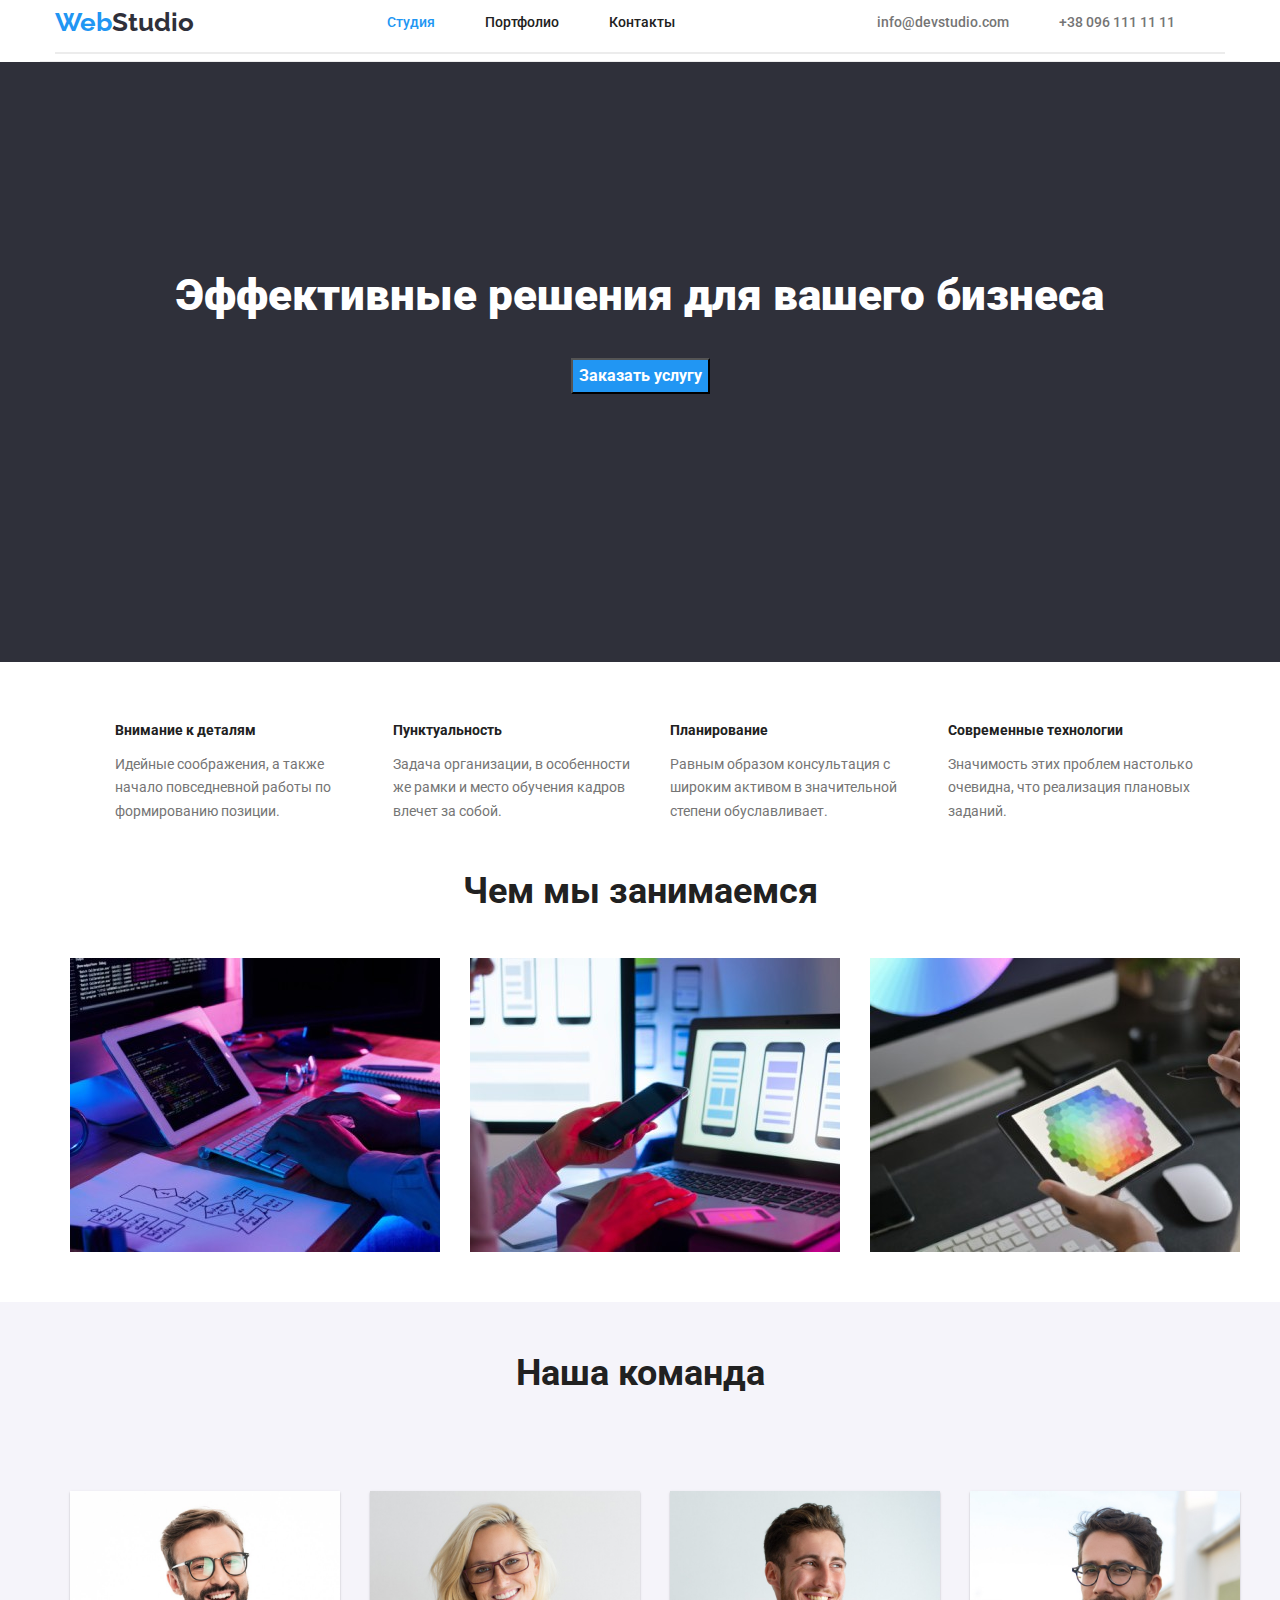
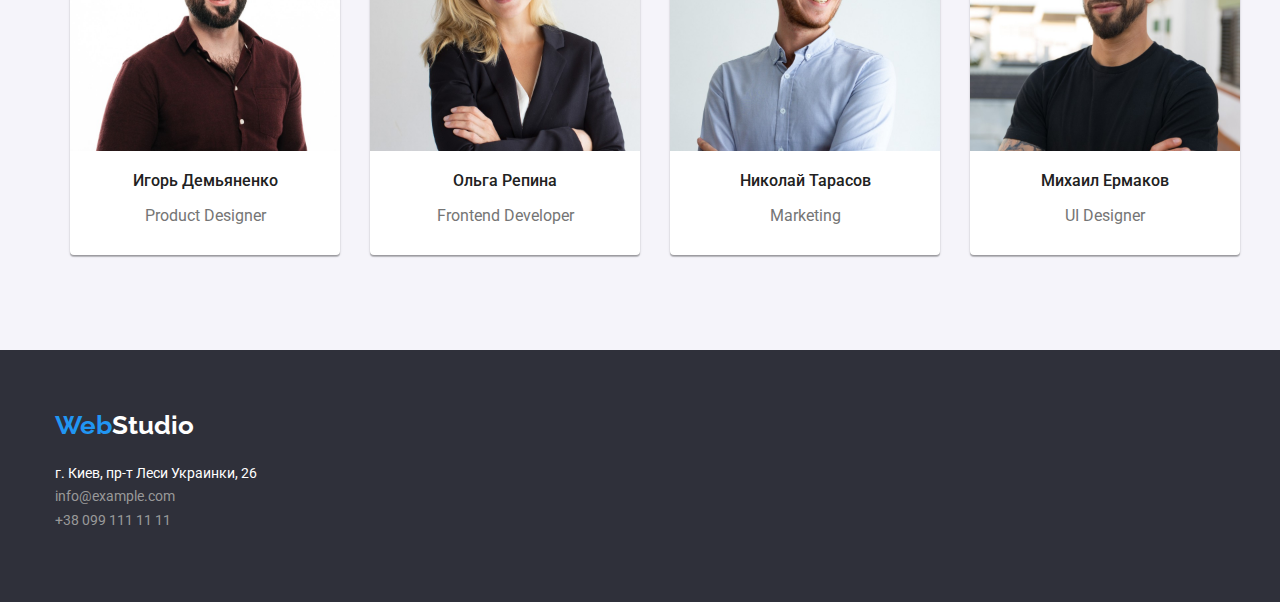
==== index.html @ fd8bc3b0 ":0" ====
<!DOCTYPE html>
<html lang="ru">
    <head>
        <title>WebStudio</title>
        <meta charset="utf-8">
        <link href="https://fonts.googleapis.com/css2?family=Raleway:wght@700&family=Roboto:wght@400;500;700;900&display=swap" rel="stylesheet"> 
        <link rel="stylesheet" href="https://cdnjs.cloudflare.com/ajax/libs/modern-normalize/1.1.0/modern-normalize.css" integrity="sha512-Y0MM+V6ymRKN2zStTqzQ227DWhhp4Mzdo6gnlRnuaNCbc+YN/ZH0sBCLTM4M0oSy9c9VKiCvd4Jk44aCLrNS5Q==" crossorigin="anonymous" referrerpolicy="no-referrer" /> 
        <link rel="stylesheet" href="css/styles.css">
    </head>
    <body>
        <header>
            <div class="container-header">
                <div class="header-top center7">
                    <div class="header-top-container">
                        <div class="header-top-logo">
                            <a href="index.html" class="logo-border" ><span class="logo1">Web</span><span class="logo2">Studio</span></a>
                        </div>
                        <div class="header-top-nav">    
                            <nav>
                                <ul class="menu-box center5">     
                                    <li class="menu-pad">
                                        <a href="index.html" class="menu2">Студия</a>
                                    </li>
                                    <li class="menu-pad">
                                        <a href="portfolio.html" class="menu1">Портфолио</a>
                                    </li>
                                    <li class="menu-pad">
                                        <a href="3.html" class="menu1">Контакты</a>
                                    </li>         
                                </ul>
                            </nav>
                        </div>
                        <div class="header-con">
                            <a href=" " class="contact1">info@devstudio.com</a> <a href=" " class="contact1">+38 096 111 11 11</a>
                        </div>
                    </div>
                </div>
                <hr class="top-line">
            </div>
        </header>
        <main>
            <section>
                <div class="cap-bg">
                    <div class="cap-container">
                        <div class="cap-pad">
                            <div class="container">
                                <h1 class="heading1">Эффективные решения для вашего бизнеса</h1>
                                <div class="button-box center4">
                                    <button type="button" class="button1">Заказать услугу</button>
                                </div>
                            </div>
                        </div>
                    </div>
                </div>
            </section>
            <section class="section">
                <div class="container">  
                    <ul class="feature-box center3">
                        <li class="feature">
                            <h3 class="feature1">Внимание к деталям</h3>
                            <p class="feature2">Идейные соображения, а также  начало повседневной работы по формированию позиции.</p>
                        </li>
                        <li class="feature">
                            <h3 class="feature1">Пунктуальность</h3>
                            <p class="feature2">Задача организации, в особенности же рамки и место обучения кадров влечет за собой.</p>
                        </li>
                        <li class="feature">
                            <h3 class="feature1">Планирование</h3>
                            <p class="feature2">Равным образом консультация с широким активом в значительной степени обуславливает.</p>
                        </li>
                        <li class="feature">
                            <h3 class="feature1">Современные технологии</h3>
                            <p class="feature2">Значимость этих проблем настолько очевидна, что реализация плановых заданий.</p>
                        </li>
                    </ul>
                </div>
            </section>
            <section class="section">
                <div class="container">
                    <h2 class="heading2">Чем мы занимаемся</h2>
                    <ul class="img-box center2">
                        <li>
                            <img src="images/programer.jpg" class="img1" alt="close up image programer working his desk office">
                        </li>
                        <li>
                            <img src="images/interface.jpg" class="img1" alt="web ui designers are developing application smartphones team creators is working interface mobile phones">
                        </li> 
                        <li>
                            <img src="images/tablet.jpg" class="img1" alt="creative artist web design with working colour selection graphic tablet">
                        </li>
                    </ul>
                </div>
            </section>
            <section class="section">
                <div class="team-bg">
                    <div class="container">
                        <h2 class="heading3">Наша команда</h2>
                        <ul class="team-box center1">
                            <li class="card1">
                                <img src="images/product.jpg" width="270" height="260" alt="Product Designer" >
                                <h3 class="team1">Игорь Демьяненко</h3> 
                                <p class="team2">Product Designer</p>
                            </li>
                            <li class="card1">
                                <img src="images/developer.jpg" width="270" height="260" alt="Frontend Developer">
                                <h3 class="team1">Ольга Репина</h3> 
                                <p class="team2">Frontend Developer</p>
                            </li>
                            <li class="card1">
                                <img src="images/marketing.jpg" width="270" height="260" alt="Marketing">
                                <h3 class="team1">Николай Тарасов</h3> 
                                <p class="team2">Marketing</p>
                            </li>
                            <li class="card1">
                                <img src="images/designer.jpg" width="270" height="260" alt="UI Designer">
                                <h3 class="team1">Михаил Ермаков</h3> 
                                <p class="team2">UI Designer</p>
                            </li>
                        </ul>
                    </div>
                </div>
            </section>
        </main>
        <footer>
            <div class="container">
                <div class="footer-bot-container">
                    <div class="footer-bot-padding">
                        <div class="footer-bot-logo">
                            <a href="index.html"><span class="logo3">Web</span><span class="logo4">Studio</span></a>
                        </div>
                        <div class="footer-bot-adre">
                            <address class="address">
                                <p>г. Киев, пр-т Леси Украинки, 26</p>
                                <a href=" " class="contact2" >info@example.com</a><br>
                                <a href=" " class="contact2" >+38 099 111 11 11</a>
                            </address>
                        </div>
                    </div>
                </div>
            </div>    
        </footer>
    </body>
</html>
---- css/styles.css ----
/* ===================START GLOBAL============================================================================ */
:root {
    --normal-color: #212121;
    --description-color: #757575;
    --active-1-color: #2196F3;
    --active-2-color: #188CE8;
    --background-color: #2F303A;
    --contact-color: #999999;
    --white-text-color: #FFFFFF;
    --top-line-color: #ECECEC;
    --bg-team-color: #F5F4FA;
    --bg-card-port-color: solid #EEEEEE;
}

.container {
    width: 1200px;
    padding-left: 15px;
    padding-right: 15px;
    margin-left: auto;
    margin-right: auto;

}

body {
    font-family: 'Roboto';
    color: var(--normal-color);
}

ul {
    list-style-type: none;
    display: inline;
    display: inline-block;
}


h1,
h2 {
    margin-top: 0;
    margin-bottom: 0;
}

p {
    margin-top: 0;
    margin-bottom: 0;
}

/* ===================END GLOBAL============================================================================ */
/* ===================START HEADER============================================================================ */

.container-header {
    width: 1200px;
    padding-left: 15px;
    padding-right: 15px;
    margin-left: auto;
    margin-right: auto;
    border-bottom: 1px solid var(--top-line-color);
}

.logo1 {
    font-family: 'Raleway';
    font-weight: 700;
    font-size: 26px;
    line-height: 1.2;
    text-decoration: none;
    color: var(--active-1-color);
    display: inline-block;
}

.logo2 {
    font-family: 'Raleway';
    font-weight: 700;
    font-size: 26px;
    line-height: 1.2;
    color: var(--background-color);
    text-decoration: none;
    display: inline-block;
}

.logo2:visited {
    color: var(--background-color);
}

header{
    font-weight: 500;
    font-size: 14px;
    line-height: 1.2;
}

.header-top.center7 {
    justify-content: center;
}

.header-top-container {
    display: flex;
    align-items: center;
    justify-content: space-between;
}

.header-top-logo {
    display: flex;
    align-items: center;
    justify-content: flex-start;
}

.header-top-nav {
    display: flex;
    align-items: center;
    justify-content: flex-start;
}


.header-con {
    display: flex;
    align-items: center;
    
}

.top-line {
    border: 1px solid var(--top-line-color);
}

.logo-box {
    border: 2px;
    width: 145;
    height: 31;
}

.menu-box {
    display: flex;
    list-style: none;
    margin-left: auto;
    margin-right: auto;
}

.menu-box.center5 {
    justify-content: center;
}

.menu-pad {
    margin-right: 50px;
}

.menu1 {
    text-decoration: none;
    color: var(--normal-color);
}

.menu2 {
    text-decoration: none;
    color: var(--active-1-color);
}

.contact1 {
    font-weight: 500;
    font-size: 14px;
    line-height: 1.2;
    text-decoration: none;
    color: var(--description-color);
    margin-left: auto;
    margin-right: 50px;
}

.contact1:focus,
.contact1:hover {
    color: var(--active-1-color);
}

.menu1:hover,
.menu1:focus {
    color: var(--active-1-color);
}

/* ===================END HEADER============================================================================ */
/* ===================START CAP============================================================================ */

.cap-bg {
    background-color: var(--background-color);
}

.cap-container {
    height: 600px;
}

button {
    cursor: pointer;
}

.button1:hover,
.button1:focus {
    color: var(--white-text-color);
    background: var(--active-2-color);
}


.cap-pad {
    padding-top: 200px;
    padding-bottom: 200px;
}

.heading1 {
    font-weight: 900;
    font-size: 44px;
    line-height: 1.5;
    text-align: center;
    color: var(--white-text-color);
}

.button-box {
    display: flex;
    padding: 30px;
    list-style: none;
    margin-left: auto;
    margin-right: auto;
}

.button-box.center4 {
    justify-content: center;
}

.button1 {
    font-weight: 700;
    font-size: 16px;
    line-height: 1.9;
    color: var(--white-text-color);
    background-color: var(--active-1-color);
}

/* ===================END CAP============================================================================ */
/* ===================START FEATURE============================================================================ */


.feature-box {
    display: flex;
    padding: 30px;
    list-style: none;
    margin-left: auto;
    margin-right: auto;
}

.feature-box.center3 {
    justify-content: center;
}

.feature {
    border: 2px;
    width: 270px;
    height: 101;
    margin-left: 30px;
}

.feature1 {
    border: 1px;
    font-weight: 700;
    font-size: 14px;
    line-height: 1.2;
}

.feature2 {
    border: 1px;
    font-size: 14px;
    line-height: 1.7;
    color: var(--description-color);
}

/* ===================END FEATURE============================================================================ */
/* ===================START IMG WORK============================================================================ */

.heading2 {
    font-weight: 700;
    font-size: 36px;
    line-height: 1.17;
    text-align: center;
}

.img-box {
    display: flex;
    padding: 30px;
    list-style: none;
    margin-left: auto;
    margin-right: auto;
}

.img-box.center2 {
    justify-content: center;
}

.img1 {
    width: 370;
    height: 294;
    margin-left: 30px;
}

/* ===================END IMG WORK============================================================================ */
/* ===================START TEAM============================================================================ */

.heading3 {
    font-weight: 700;
    font-size: 36px;
    line-height: 1.17;
    text-align: center;
    padding-top: 94px;
    padding: 50px;
}

.team-bg {
    height: 648px;
    background-color: var(--bg-team-color);
}

.team-box {
    display: flex;
    padding: 30px;
    list-style: none;
    margin-left: auto;
    margin-right: auto;
}

.team1 {
    font-size: 16px;
    font-weight: 500;
    line-height: 1.2;
    text-align: center;
    padding-top: 30;
}

.team2 {
    font-size: 16px;
    line-height: 1.2;
    color: var(--description-color);
    text-align: center;
    padding-bottom: 30px;
}

.team-box.center1 {
    justify-content: center;
}

.team-box .card1 {
    display: block;
    border: 1px;
    width: 270;
    height: 368;
    box-shadow: 0px 1px 3px rgba(0, 0, 0, 0.12), 0px 1px 1px rgba(0, 0, 0, 0.14), 0px 2px 1px rgba(0, 0, 0, 0.2);
    border-radius: 0px 0px 4px 4px;
    background-color: var(--white-text-color); 
    margin-left: 30px;
}

/* ===================END TEAM============================================================================ */
/* ===================START PORTFOLIO============================================================================ */

.button2 {
    font-size: 16px;
    font-weight: 500;
    line-height: 1.6;
    margin-left: 8px;
}

.button2:hover,
.button2:focus {
    color: var(--white-text-color);
    background: var(--active-1-color);
}

/* ===================START PORTFOLIO PROJECT============================================================================ */

.card-box {
    display: flex;
    padding: 30px;
    list-style: none;
    margin-left: auto;
    margin-right: auto;
}

.card-box.center6 {
    justify-content: center;
    flex-wrap: wrap;
}

.card2 {
    display: block;
    border: 1px;
    width: 370;
    height: 404;
    background: var(--white-text-color);
    border: 1px var(--bg-card-port-color);
    box-sizing: border-box;
    margin-left: 30px;
    margin-bottom: 30px;
}

.project1 {
    font-weight: 700;
    font-size: 18px;
    line-height: 2;
    margin-left: 24px;
    margin-top: 20px;
}

.project2 {
    font-size: 16px;
    line-height: 1.9;
    color: var(--description-color);
    margin-left: 24px;
    margin-bottom: 20px;
}

/* ===================END PORTFOLIO PROJECT============================================================================ */
/* ===================END PORTFOLIO============================================================================ */
/* ===================START FOOTER============================================================================ */

footer {
    font-size: 14px;
    line-height: 1.7;
    color: var(--white-text-color);
    position: absolute;
    background: var(--background-color);
    left: 0px;
    right: 0px;
    height: 252px;
    
}

.footer-bot-padding {
    padding-top: 60px;
    padding-bottom: 60px;
}

.footer-bot {
    position: relative;
    display: flex;
}

.footer-bot-container {
    display: flex;
    align-items: center;
    justify-content: space-between;
}

.footer-bot-logo {
    display: flex;
    align-items: center;
    justify-content: flex-start;
}

.footer-bot-adre {
    display: flex;
    align-items: center;
    justify-content: flex-start;
}

.logo3 {
    font-family: 'Raleway';
    font-weight: 700;
    font-size: 26px;
    line-height: 1.2;
    color: var(--active-1-color);
    text-decoration: none;
    display: inline-block;
    margin-bottom: 20px;
}

.logo4 {
    font-family: 'Raleway';
    font-weight: 700;
    font-size: 26px;
    line-height: 1.2;
    text-decoration: none;
    display: inline-block;
    color: var(--white-text-color);
    margin-bottom: 20px;
}


.contact2 {
    font-size: 14px;
    line-height: 1.7;
    text-decoration: none;
    color: var(--contact-color);
}


.contact2:focus,
.contact2:hover {
    color: var(--active-1-color);
}


.address {
    font-style: normal;
    margin-bottom: 9px;
}

/* ===================END FOOTER============================================================================ */
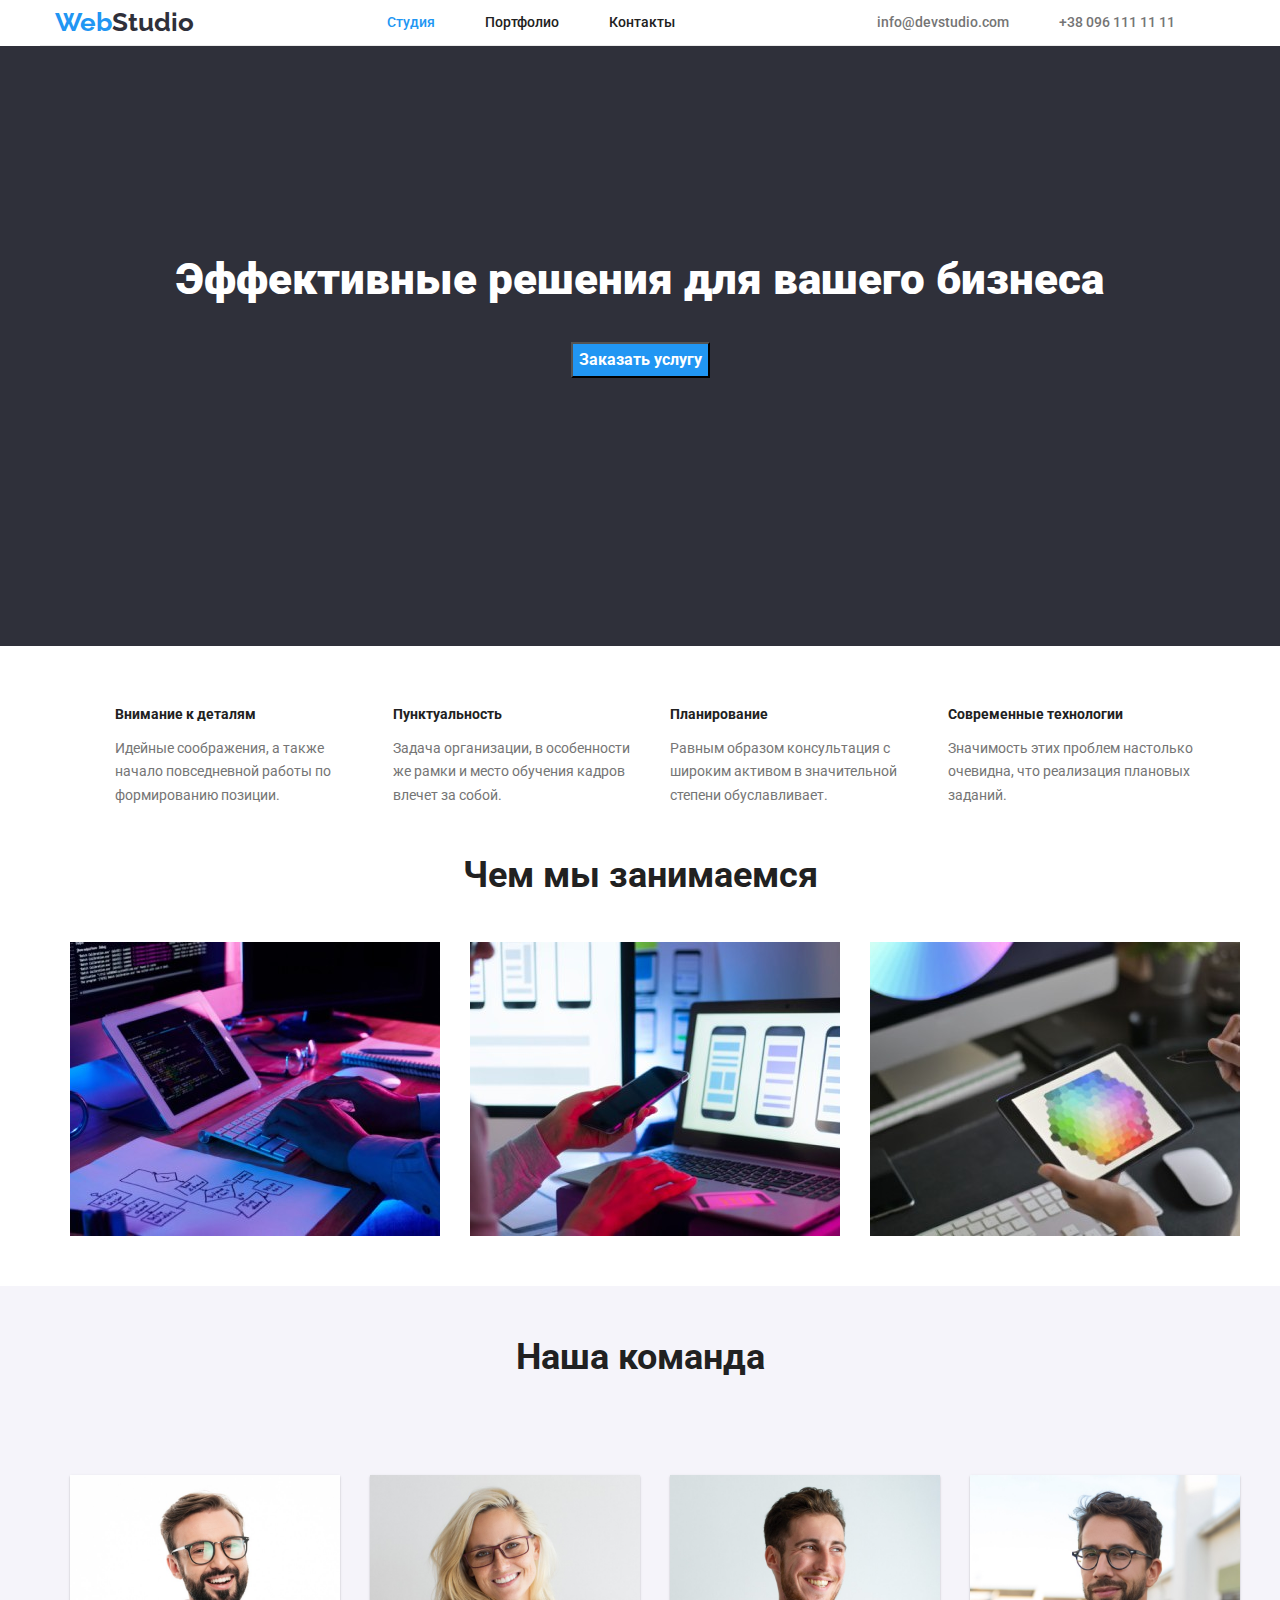
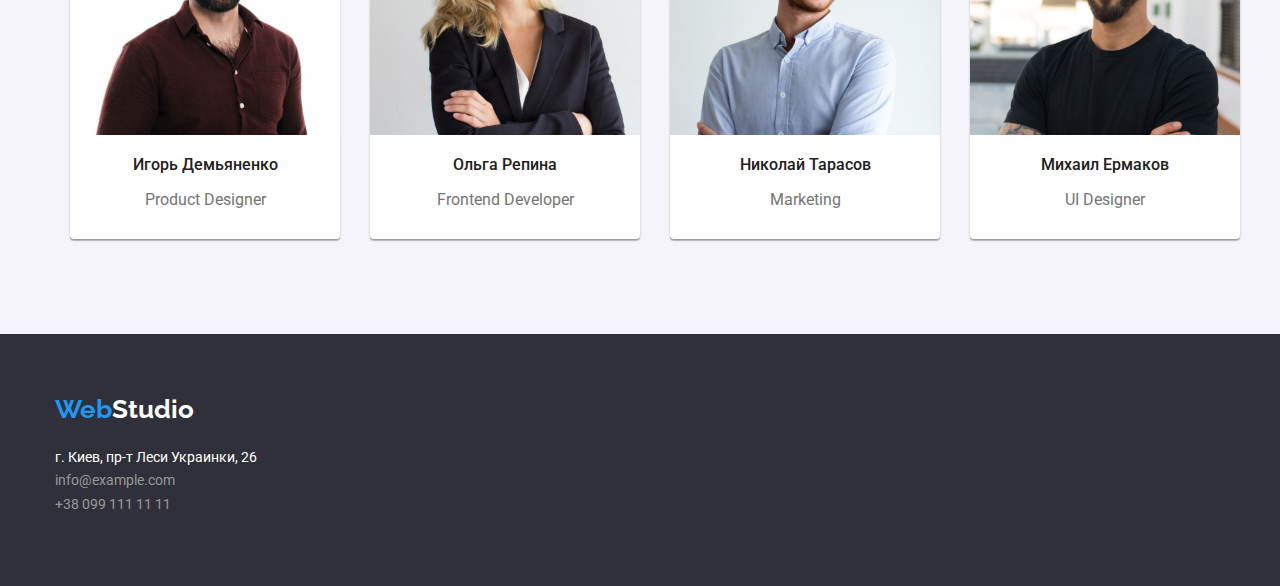
==== commit 703b24cb: "zxc" ====
--- a/index.html
+++ b/index.html
@@ -35,7 +35,6 @@
                         </div>
                     </div>
                 </div>
-                <hr class="top-line">
             </div>
         </header>
         <main>
--- a/css/styles.css
+++ b/css/styles.css
@@ -115,10 +115,6 @@
     
 }
 
-.top-line {
-    border: 1px solid var(--top-line-color);
-}
-
 .logo-box {
     border: 2px;
     width: 145;
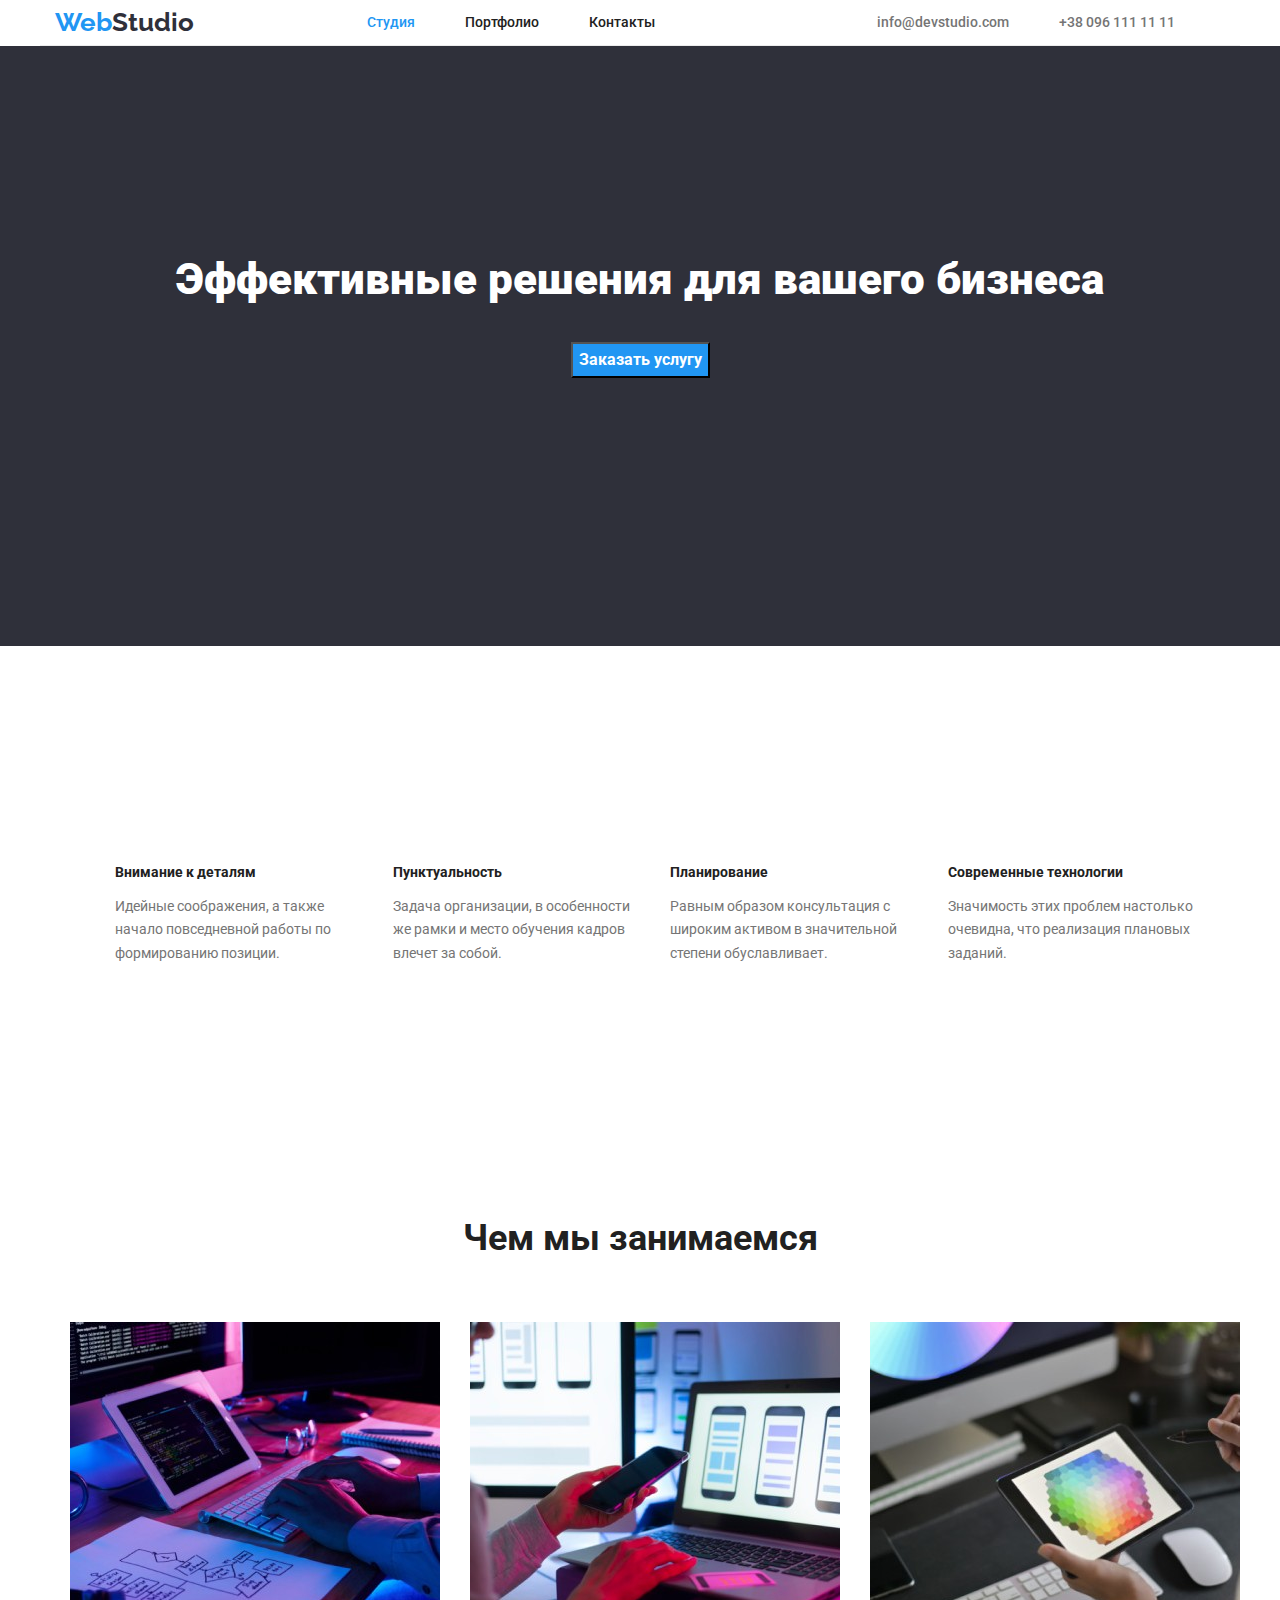
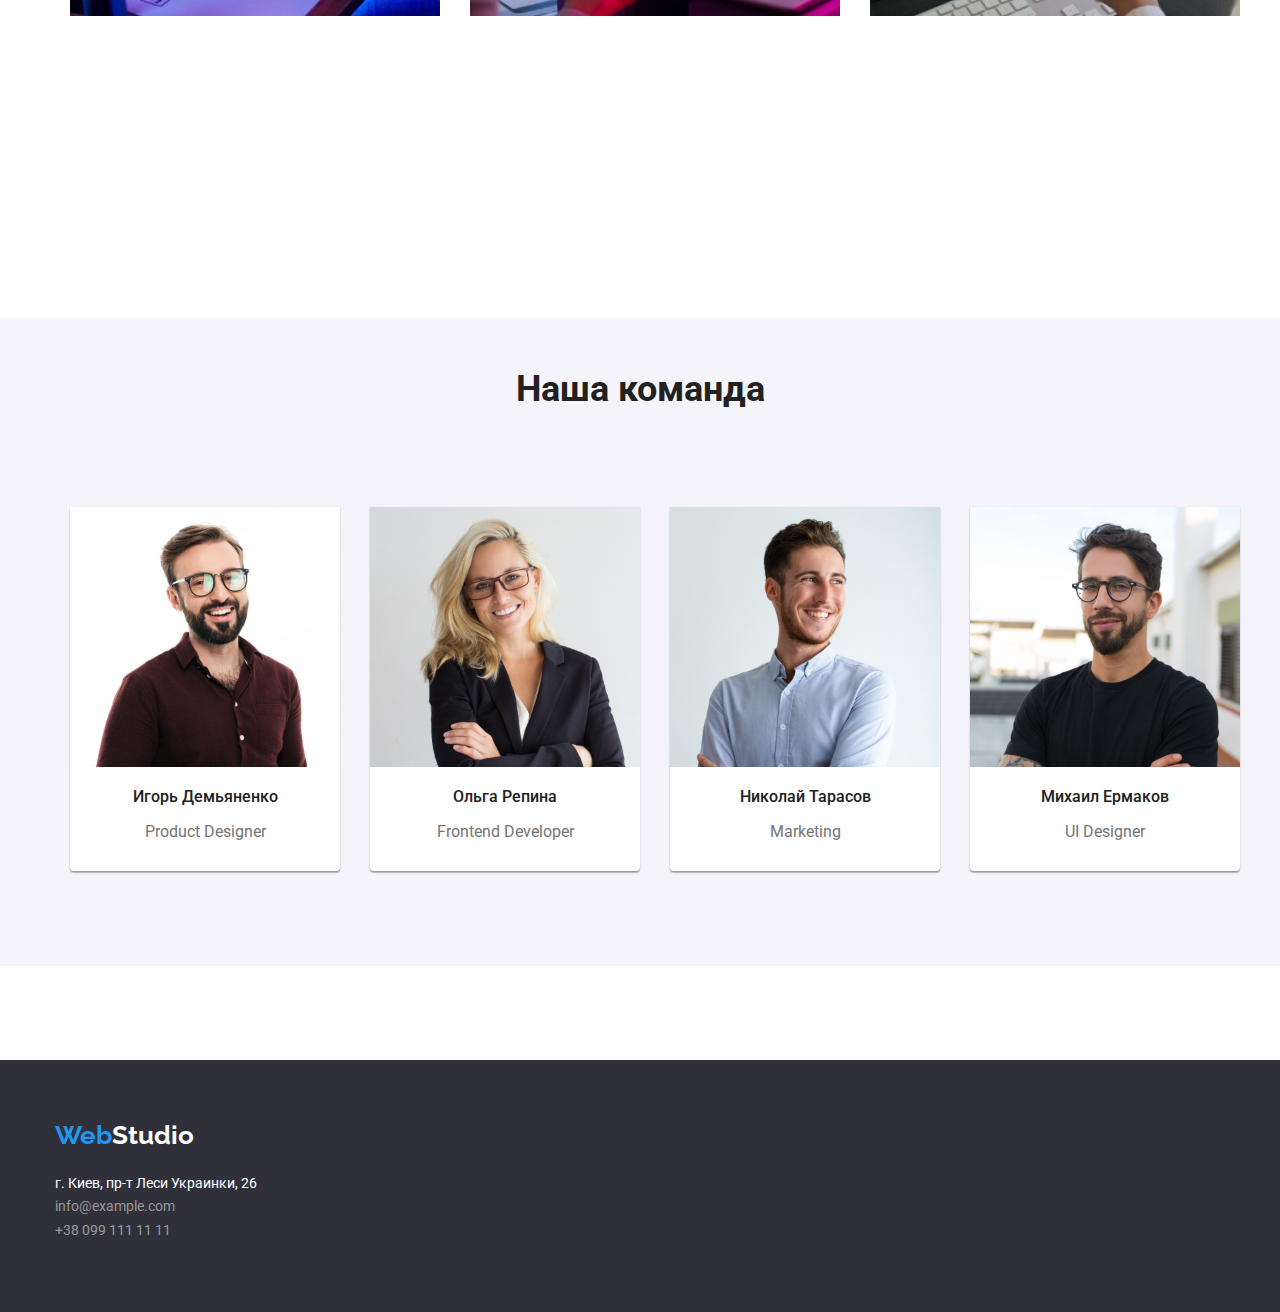
==== commit ca52e968: "r78k8" ====
--- a/index.html
+++ b/index.html
@@ -10,14 +10,14 @@
     <body>
         <header>
             <div class="container-header">
-                <div class="header-top center7">
+                <div class="header-top center">
                     <div class="header-top-container">
                         <div class="header-top-logo">
                             <a href="index.html" class="logo-border" ><span class="logo1">Web</span><span class="logo2">Studio</span></a>
                         </div>
                         <div class="header-top-nav">    
                             <nav>
-                                <ul class="menu-box center5">     
+                                <ul class="menu-box center">     
                                     <li class="menu-pad">
                                         <a href="index.html" class="menu2">Студия</a>
                                     </li>
@@ -31,7 +31,7 @@
                             </nav>
                         </div>
                         <div class="header-con">
-                            <a href=" " class="contact1">info@devstudio.com</a> <a href=" " class="contact1">+38 096 111 11 11</a>
+                            <a href=" " class="contact1">info@devstudio.com</a><a href=" " class="contact1">+38 096 111 11 11</a>
                         </div>
                     </div>
                 </div>
@@ -39,12 +39,12 @@
         </header>
         <main>
             <section>
-                <div class="cap-bg">
-                    <div class="cap-container">
-                        <div class="cap-pad">
+                <div class="title-bg"> 
+                    <div class="title-container">
+                        <div class="title-pad">
                             <div class="container">
-                                <h1 class="heading1">Эффективные решения для вашего бизнеса</h1>
-                                <div class="button-box center4">
+                                <h1 class="title">Эффективные решения для вашего бизнеса</h1>
+                                <div class="button-box center">
                                     <button type="button" class="button1">Заказать услугу</button>
                                 </div>
                             </div>
@@ -54,38 +54,38 @@
             </section>
             <section class="section">
                 <div class="container">  
-                    <ul class="feature-box center3">
+                    <ul class="feature-box center">
                         <li class="feature">
-                            <h3 class="feature1">Внимание к деталям</h3>
-                            <p class="feature2">Идейные соображения, а также  начало повседневной работы по формированию позиции.</p>
+                            <h3 class="feature-title">Внимание к деталям</h3>
+                            <p class="feature-subtitle">Идейные соображения, а также  начало повседневной работы по формированию позиции.</p>
                         </li>
                         <li class="feature">
-                            <h3 class="feature1">Пунктуальность</h3>
-                            <p class="feature2">Задача организации, в особенности же рамки и место обучения кадров влечет за собой.</p>
+                            <h3 class="feature-title">Пунктуальность</h3>
+                            <p class="feature-subtitle">Задача организации, в особенности же рамки и место обучения кадров влечет за собой.</p>
                         </li>
                         <li class="feature">
-                            <h3 class="feature1">Планирование</h3>
-                            <p class="feature2">Равным образом консультация с широким активом в значительной степени обуславливает.</p>
+                            <h3 class="feature-title">Планирование</h3>
+                            <p class="feature-subtitle">Равным образом консультация с широким активом в значительной степени обуславливает.</p>
                         </li>
                         <li class="feature">
-                            <h3 class="feature1">Современные технологии</h3>
-                            <p class="feature2">Значимость этих проблем настолько очевидна, что реализация плановых заданий.</p>
+                            <h3 class="feature-title">Современные технологии</h3>
+                            <p class="feature-subtitle">Значимость этих проблем настолько очевидна, что реализация плановых заданий.</p>
                         </li>
                     </ul>
                 </div>
             </section>
             <section class="section">
                 <div class="container">
-                    <h2 class="heading2">Чем мы занимаемся</h2>
-                    <ul class="img-box center2">
+                    <h2 class="subject">Чем мы занимаемся</h2>
+                    <ul class="subject-box center">
                         <li>
-                            <img src="images/programer.jpg" class="img1" alt="close up image programer working his desk office">
+                            <img src="images/programer.jpg" class="subject-size" alt="close up image programer working his desk office">
                         </li>
                         <li>
-                            <img src="images/interface.jpg" class="img1" alt="web ui designers are developing application smartphones team creators is working interface mobile phones">
+                            <img src="images/interface.jpg" class="subject-size" alt="web ui designers are developing application smartphones team creators is working interface mobile phones">
                         </li> 
                         <li>
-                            <img src="images/tablet.jpg" class="img1" alt="creative artist web design with working colour selection graphic tablet">
+                            <img src="images/tablet.jpg" class="subject-size" alt="creative artist web design with working colour selection graphic tablet">
                         </li>
                     </ul>
                 </div>
@@ -93,27 +93,27 @@
             <section class="section">
                 <div class="team-bg">
                     <div class="container">
-                        <h2 class="heading3">Наша команда</h2>
-                        <ul class="team-box center1">
-                            <li class="card1">
+                        <h2 class="title-team">Наша команда</h2>
+                        <ul class="team-box center">
+                            <li class="team">
                                 <img src="images/product.jpg" width="270" height="260" alt="Product Designer" >
-                                <h3 class="team1">Игорь Демьяненко</h3> 
-                                <p class="team2">Product Designer</p>
+                                <h3 class="team-title">Игорь Демьяненко</h3> 
+                                <p class="team-subtitle">Product Designer</p>
                             </li>
-                            <li class="card1">
+                            <li class="team">
                                 <img src="images/developer.jpg" width="270" height="260" alt="Frontend Developer">
-                                <h3 class="team1">Ольга Репина</h3> 
-                                <p class="team2">Frontend Developer</p>
+                                <h3 class="team-title">Ольга Репина</h3> 
+                                <p class="team-subtitle">Frontend Developer</p>
                             </li>
-                            <li class="card1">
+                            <li class="team">
                                 <img src="images/marketing.jpg" width="270" height="260" alt="Marketing">
-                                <h3 class="team1">Николай Тарасов</h3> 
-                                <p class="team2">Marketing</p>
+                                <h3 class="team-title">Николай Тарасов</h3> 
+                                <p class="team-subtitle">Marketing</p>
                             </li>
-                            <li class="card1">
+                            <li class="team">
                                 <img src="images/designer.jpg" width="270" height="260" alt="UI Designer">
-                                <h3 class="team1">Михаил Ермаков</h3> 
-                                <p class="team2">UI Designer</p>
+                                <h3 class="team-title">Михаил Ермаков</h3> 
+                                <p class="team-subtitle">UI Designer</p>
                             </li>
                         </ul>
                     </div>
@@ -130,7 +130,7 @@
                         <div class="footer-bot-adre">
                             <address class="address">
                                 <p>г. Киев, пр-т Леси Украинки, 26</p>
-                                <a href=" " class="contact2" >info@example.com</a><br>
+                                <a href=" " class="contact2" lang="eu">info@example.com</a><br>
                                 <a href=" " class="contact2" >+38 099 111 11 11</a>
                             </address>
                         </div>
--- a/css/styles.css
+++ b/css/styles.css
@@ -21,6 +21,11 @@
 
 }
 
+.section {
+    padding-top: 94px;
+    padding-bottom: 94px;
+}
+
 body {
     font-family: 'Roboto';
     color: var(--normal-color);
@@ -30,6 +35,7 @@
     list-style-type: none;
     display: inline;
     display: inline-block;
+    padding: 0;
 }
 
 
@@ -44,6 +50,10 @@
     margin-bottom: 0;
 }
 
+.center {
+    justify-content: center;
+}
+
 /* ===================END GLOBAL============================================================================ */
 /* ===================START HEADER============================================================================ */
 
@@ -86,10 +96,6 @@
     line-height: 1.2;
 }
 
-.header-top.center7 {
-    justify-content: center;
-}
-
 .header-top-container {
     display: flex;
     align-items: center;
@@ -128,10 +134,6 @@
     margin-right: auto;
 }
 
-.menu-box.center5 {
-    justify-content: center;
-}
-
 .menu-pad {
     margin-right: 50px;
 }
@@ -167,13 +169,13 @@
 }
 
 /* ===================END HEADER============================================================================ */
-/* ===================START CAP============================================================================ */
-
-.cap-bg {
+/* ===================START TITLE============================================================================ */
+
+.title-bg {
     background-color: var(--background-color);
 }
 
-.cap-container {
+.title-container {
     height: 600px;
 }
 
@@ -188,12 +190,12 @@
 }
 
 
-.cap-pad {
+.title-pad {
     padding-top: 200px;
     padding-bottom: 200px;
 }
 
-.heading1 {
+.title {
     font-weight: 900;
     font-size: 44px;
     line-height: 1.5;
@@ -209,10 +211,6 @@
     margin-right: auto;
 }
 
-.button-box.center4 {
-    justify-content: center;
-}
-
 .button1 {
     font-weight: 700;
     font-size: 16px;
@@ -221,7 +219,7 @@
     background-color: var(--active-1-color);
 }
 
-/* ===================END CAP============================================================================ */
+/* ===================END TITLE============================================================================ */
 /* ===================START FEATURE============================================================================ */
 
 
@@ -231,10 +229,8 @@
     list-style: none;
     margin-left: auto;
     margin-right: auto;
-}
-
-.feature-box.center3 {
-    justify-content: center;
+    padding-top: 94px;
+    padding-bottom: 47px;
 }
 
 .feature {
@@ -244,14 +240,14 @@
     margin-left: 30px;
 }
 
-.feature1 {
+.feature-title {
     border: 1px;
     font-weight: 700;
     font-size: 14px;
     line-height: 1.2;
 }
 
-.feature2 {
+.feature-subtitle {
     border: 1px;
     font-size: 14px;
     line-height: 1.7;
@@ -261,26 +257,25 @@
 /* ===================END FEATURE============================================================================ */
 /* ===================START IMG WORK============================================================================ */
 
-.heading2 {
+.subject {
     font-weight: 700;
     font-size: 36px;
     line-height: 1.17;
     text-align: center;
 }
 
-.img-box {
+.subject-box {
     display: flex;
     padding: 30px;
     list-style: none;
     margin-left: auto;
     margin-right: auto;
-}
-
-.img-box.center2 {
-    justify-content: center;
-}
-
-.img1 {
+    padding-top: 47px;
+    padding-bottom: 94px;
+}
+
+
+.subject-size {
     width: 370;
     height: 294;
     margin-left: 30px;
@@ -289,7 +284,7 @@
 /* ===================END IMG WORK============================================================================ */
 /* ===================START TEAM============================================================================ */
 
-.heading3 {
+.title-team {
     font-weight: 700;
     font-size: 36px;
     line-height: 1.17;
@@ -311,7 +306,7 @@
     margin-right: auto;
 }
 
-.team1 {
+.team-title {
     font-size: 16px;
     font-weight: 500;
     line-height: 1.2;
@@ -319,7 +314,7 @@
     padding-top: 30;
 }
 
-.team2 {
+.team-subtitle {
     font-size: 16px;
     line-height: 1.2;
     color: var(--description-color);
@@ -327,11 +322,7 @@
     padding-bottom: 30px;
 }
 
-.team-box.center1 {
-    justify-content: center;
-}
-
-.team-box .card1 {
+.team-box .team {
     display: block;
     border: 1px;
     width: 270;
@@ -358,34 +349,27 @@
     background: var(--active-1-color);
 }
 
-/* ===================START PORTFOLIO PROJECT============================================================================ */
-
-.card-box {
-    display: flex;
-    padding: 30px;
-    list-style: none;
-    margin-left: auto;
-    margin-right: auto;
-}
-
-.card-box.center6 {
-    justify-content: center;
+.project-box {
+    display: flex;
     flex-wrap: wrap;
-}
-
-.card2 {
-    display: block;
-    border: 1px;
-    width: 370;
-    height: 404;
-    background: var(--white-text-color);
+    list-style: none;
+    margin-left: -30px;
+    margin-top: -30px;
+
+}
+
+.project {
+    flex-basis: calc(( 100% - 90px) / 3 );
+    margin-left: 30px;
+    margin-top: 30px
+}
+
+.border-text-project {
+    padding-top: 20px;
     border: 1px var(--bg-card-port-color);
-    box-sizing: border-box;
-    margin-left: 30px;
-    margin-bottom: 30px;
-}
-
-.project1 {
+}
+
+.project-title {
     font-weight: 700;
     font-size: 18px;
     line-height: 2;
@@ -393,7 +377,7 @@
     margin-top: 20px;
 }
 
-.project2 {
+.project-subtitle {
     font-size: 16px;
     line-height: 1.9;
     color: var(--description-color);
@@ -401,7 +385,6 @@
     margin-bottom: 20px;
 }
 
-/* ===================END PORTFOLIO PROJECT============================================================================ */
 /* ===================END PORTFOLIO============================================================================ */
 /* ===================START FOOTER============================================================================ */
 
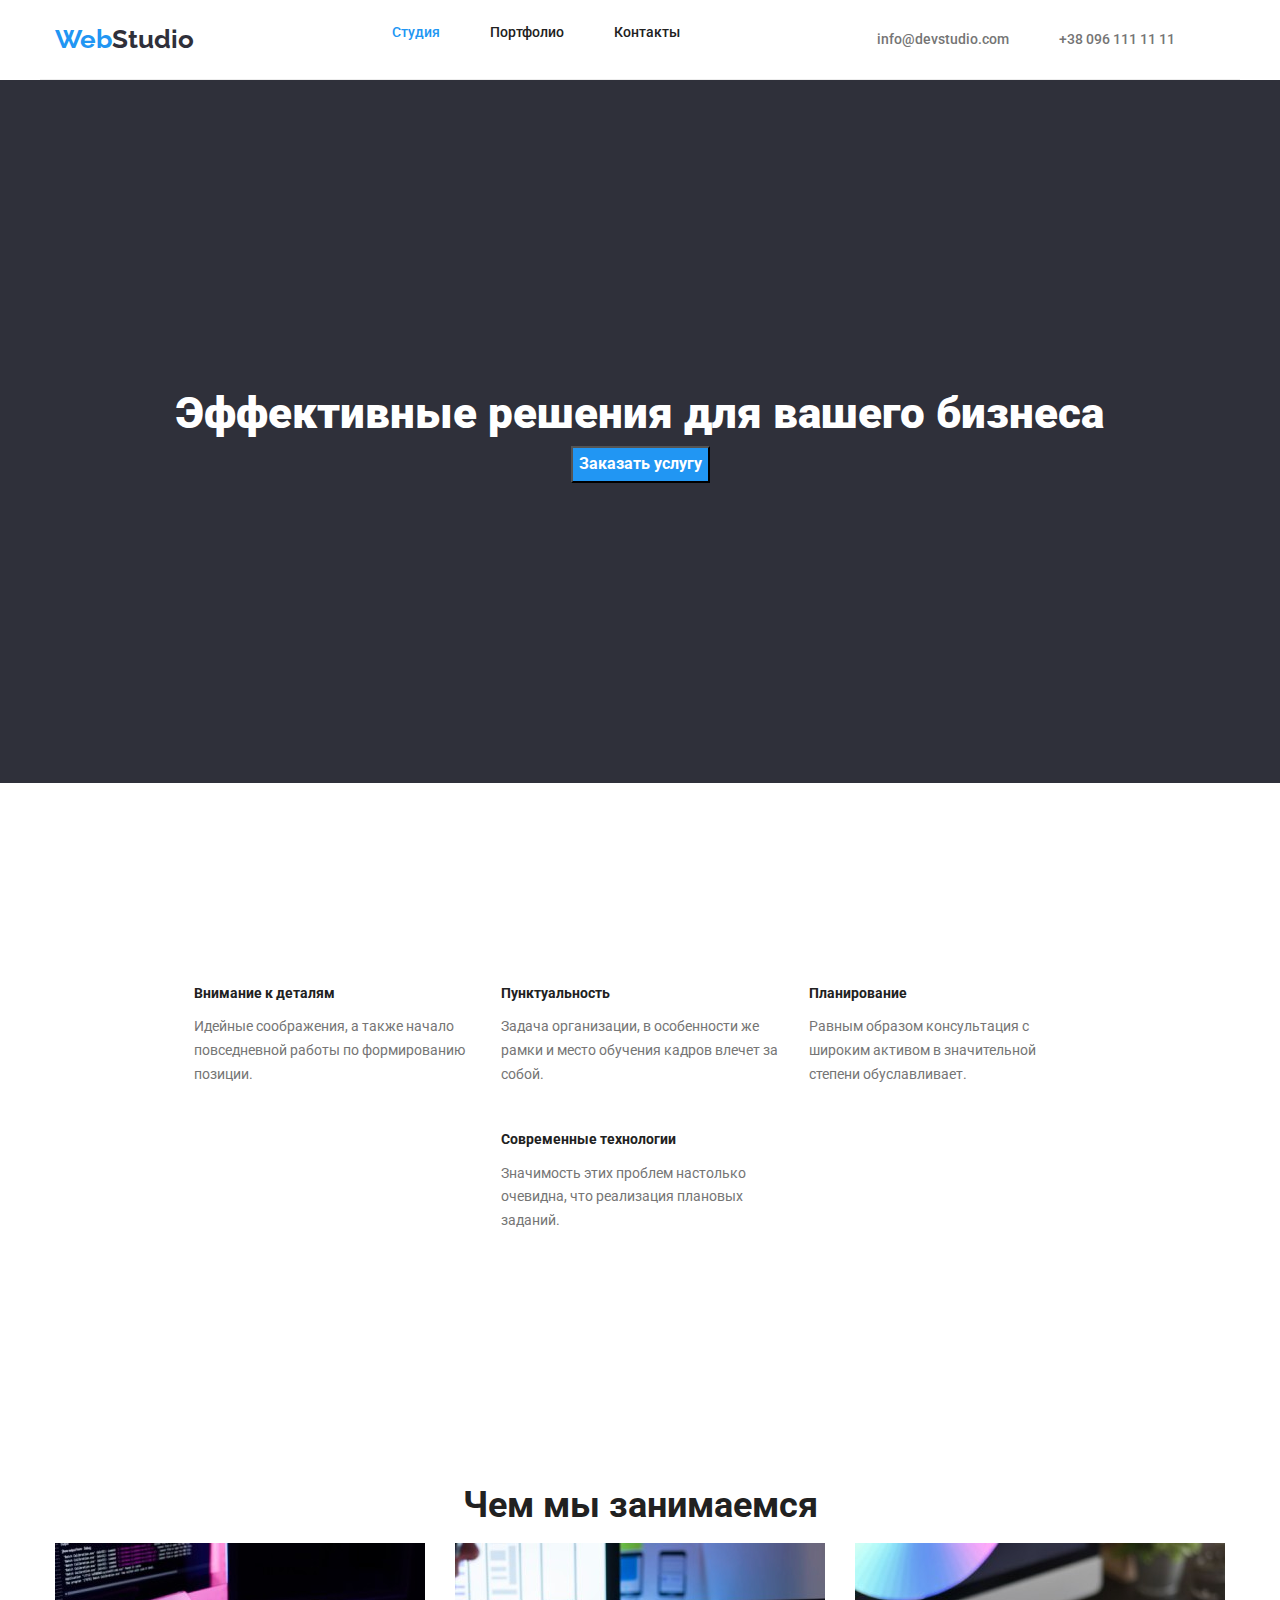
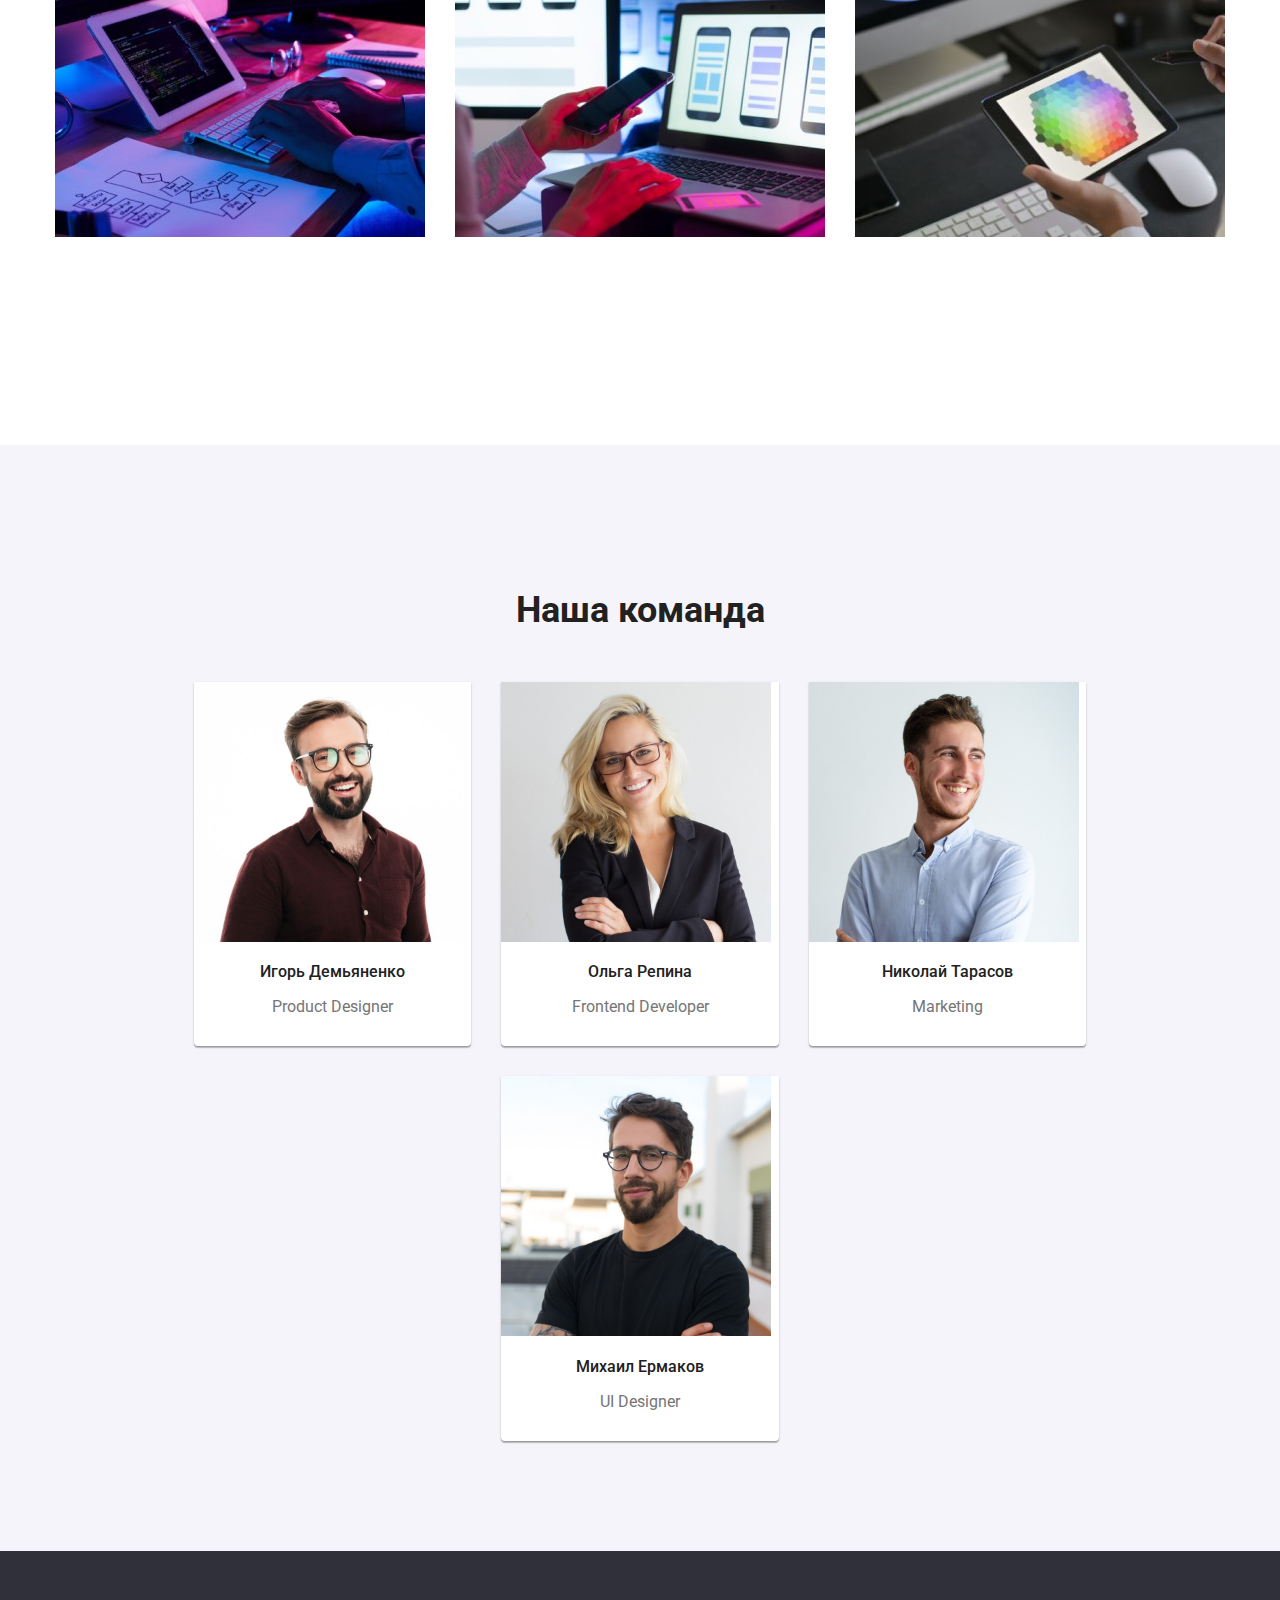
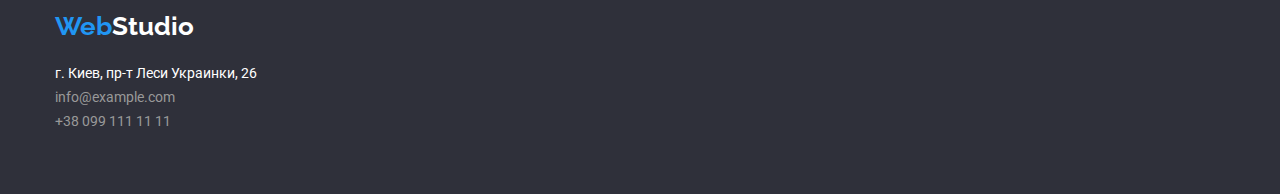
==== commit 7fb26756: "1000-7" ====
--- a/index.html
+++ b/index.html
@@ -9,45 +9,35 @@
     </head>
     <body>
         <header>
-            <div class="container-header">
-                <div class="header-top center">
-                    <div class="header-top-container">
-                        <div class="header-top-logo">
-                            <a href="index.html" class="logo-border" ><span class="logo1">Web</span><span class="logo2">Studio</span></a>
-                        </div>
-                        <div class="header-top-nav">    
-                            <nav>
-                                <ul class="menu-box center">     
-                                    <li class="menu-pad">
-                                        <a href="index.html" class="menu2">Студия</a>
-                                    </li>
-                                    <li class="menu-pad">
-                                        <a href="portfolio.html" class="menu1">Портфолио</a>
-                                    </li>
-                                    <li class="menu-pad">
-                                        <a href="3.html" class="menu1">Контакты</a>
-                                    </li>         
-                                </ul>
-                            </nav>
-                        </div>
-                        <div class="header-con">
-                            <a href=" " class="contact1">info@devstudio.com</a><a href=" " class="contact1">+38 096 111 11 11</a>
-                        </div>
+            <div class="container header-bot-line">
+                <div class="header-top-container">
+                    <a href="index.html" class="header-top-logo" ><span class="logo1">Web</span><span class="logo2">Studio</span></a>   
+                    <nav class="header-top-nav">
+                        <ul class="menu-box center">     
+                            <li class="menu-pad">
+                                <a href="index.html" class="menu2">Студия</a>
+                            </li>
+                            <li class="menu-pad">
+                                <a href="portfolio.html" class="menu1">Портфолио</a>
+                            </li>
+                            <li class="menu-pad">
+                                <a href="3.html" class="menu1">Контакты</a>
+                            </li>         
+                        </ul>
+                    </nav>
+                    <div class="header-con">
+                        <a href=" " class="contact1">info@devstudio.com</a><a href=" " class="contact1">+38 096 111 11 11</a>
                     </div>
                 </div>
             </div>
         </header>
         <main>
-            <section>
-                <div class="title-bg"> 
-                    <div class="title-container">
-                        <div class="title-pad">
-                            <div class="container">
-                                <h1 class="title">Эффективные решения для вашего бизнеса</h1>
-                                <div class="button-box center">
-                                    <button type="button" class="button1">Заказать услугу</button>
-                                </div>
-                            </div>
+            <section class="section title-bg">
+                <div class="container">
+                    <div class="title-pad">
+                        <div class="title-box center">
+                            <h1 class="title">Эффективные решения для вашего бизнеса</h1>
+                            <button type="button" class="button1">Заказать услугу</button>
                         </div>
                     </div>
                 </div>
@@ -90,51 +80,43 @@
                     </ul>
                 </div>
             </section>
-            <section class="section">
-                <div class="team-bg">
-                    <div class="container">
-                        <h2 class="title-team">Наша команда</h2>
-                        <ul class="team-box center">
-                            <li class="team">
-                                <img src="images/product.jpg" width="270" height="260" alt="Product Designer" >
-                                <h3 class="team-title">Игорь Демьяненко</h3> 
-                                <p class="team-subtitle">Product Designer</p>
-                            </li>
-                            <li class="team">
-                                <img src="images/developer.jpg" width="270" height="260" alt="Frontend Developer">
-                                <h3 class="team-title">Ольга Репина</h3> 
-                                <p class="team-subtitle">Frontend Developer</p>
-                            </li>
-                            <li class="team">
-                                <img src="images/marketing.jpg" width="270" height="260" alt="Marketing">
-                                <h3 class="team-title">Николай Тарасов</h3> 
-                                <p class="team-subtitle">Marketing</p>
-                            </li>
-                            <li class="team">
-                                <img src="images/designer.jpg" width="270" height="260" alt="UI Designer">
-                                <h3 class="team-title">Михаил Ермаков</h3> 
-                                <p class="team-subtitle">UI Designer</p>
-                            </li>
-                        </ul>
-                    </div>
+            <section class="section team-bg">
+                <div class="container">
+                    <h2 class="title-team">Наша команда</h2>
+                    <ul class="team-box center">
+                        <li class="team">
+                            <img src="images/product.jpg" width="270" height="260" alt="Product Designer" >
+                            <h3 class="team-title">Игорь Демьяненко</h3> 
+                            <p class="team-subtitle">Product Designer</p>
+                        </li>
+                        <li class="team">
+                            <img src="images/developer.jpg" width="270" height="260" alt="Frontend Developer">
+                            <h3 class="team-title">Ольга Репина</h3> 
+                            <p class="team-subtitle">Frontend Developer</p>
+                        </li>
+                        <li class="team">
+                            <img src="images/marketing.jpg" width="270" height="260" alt="Marketing">
+                            <h3 class="team-title">Николай Тарасов</h3> 
+                            <p class="team-subtitle">Marketing</p>
+                        </li>
+                        <li class="team">
+                            <img src="images/designer.jpg" width="270" height="260" alt="UI Designer">
+                            <h3 class="team-title">Михаил Ермаков</h3> 
+                            <p class="team-subtitle">UI Designer</p>
+                        </li>
+                    </ul>
                 </div>
             </section>
         </main>
         <footer>
             <div class="container">
                 <div class="footer-bot-container">
-                    <div class="footer-bot-padding">
-                        <div class="footer-bot-logo">
-                            <a href="index.html"><span class="logo3">Web</span><span class="logo4">Studio</span></a>
-                        </div>
-                        <div class="footer-bot-adre">
-                            <address class="address">
-                                <p>г. Киев, пр-т Леси Украинки, 26</p>
-                                <a href=" " class="contact2" lang="eu">info@example.com</a><br>
-                                <a href=" " class="contact2" >+38 099 111 11 11</a>
-                            </address>
-                        </div>
-                    </div>
+                        <a href="index.html" class="footer-bot-logo"><span class="logo3">Web</span><span class="logo4">Studio</span></a>
+                    <address class="address">
+                        <p>г. Киев, пр-т Леси Украинки, 26</p>
+                        <a href=" " class="contact2" lang="eu">info@example.com</a>
+                        <a href=" " class="contact2" >+38 099 111 11 11</a>
+                    </address>
                 </div>
             </div>    
         </footer>
--- a/css/styles.css
+++ b/css/styles.css
@@ -57,12 +57,7 @@
 /* ===================END GLOBAL============================================================================ */
 /* ===================START HEADER============================================================================ */
 
-.container-header {
-    width: 1200px;
-    padding-left: 15px;
-    padding-right: 15px;
-    margin-left: auto;
-    margin-right: auto;
+.header-bot-line {
     border-bottom: 1px solid var(--top-line-color);
 }
 
@@ -71,7 +66,6 @@
     font-weight: 700;
     font-size: 26px;
     line-height: 1.2;
-    text-decoration: none;
     color: var(--active-1-color);
     display: inline-block;
 }
@@ -82,7 +76,6 @@
     font-size: 26px;
     line-height: 1.2;
     color: var(--background-color);
-    text-decoration: none;
     display: inline-block;
 }
 
@@ -100,12 +93,15 @@
     display: flex;
     align-items: center;
     justify-content: space-between;
+    padding-top: 24px;
+    padding-bottom: 24px;
 }
 
 .header-top-logo {
     display: flex;
     align-items: center;
     justify-content: flex-start;
+    text-decoration: none;
 }
 
 .header-top-nav {
@@ -129,13 +125,16 @@
 
 .menu-box {
     display: flex;
-    list-style: none;
-    margin-left: auto;
-    margin-right: auto;
+    flex-wrap: wrap;
+    list-style: none;
+    margin-left: -50px;
+    margin-top: -50px;
 }
 
 .menu-pad {
-    margin-right: 50px;
+    flex-basis: calc(( 100% - 90px) / 10 );
+    margin-left: 50px;
+    margin-top: 50px;
 }
 
 .menu1 {
@@ -172,27 +171,24 @@
 /* ===================START TITLE============================================================================ */
 
 .title-bg {
-    background-color: var(--background-color);
-}
-
-.title-container {
-    height: 600px;
+    padding-top: 200px;
+    padding-bottom: 200px;
+}
+
+.title-bg {
+     background-color: var(--background-color);
 }
 
 button {
     cursor: pointer;
+    outline: 0;
 }
 
 .button1:hover,
 .button1:focus {
     color: var(--white-text-color);
     background: var(--active-2-color);
-}
-
-
-.title-pad {
-    padding-top: 200px;
-    padding-bottom: 200px;
+    outline: 0;
 }
 
 .title {
@@ -203,12 +199,11 @@
     color: var(--white-text-color);
 }
 
-.button-box {
-    display: flex;
-    padding: 30px;
-    list-style: none;
-    margin-left: auto;
-    margin-right: auto;
+.title-box {
+    padding-top: 100px;
+    padding-bottom: 100px;
+    list-style: none;
+    text-align: center;
 }
 
 .button1 {
@@ -225,19 +220,19 @@
 
 .feature-box {
     display: flex;
-    padding: 30px;
-    list-style: none;
-    margin-left: auto;
-    margin-right: auto;
+    flex-wrap: wrap;
+    list-style: none;
+    margin-left: -30px;
+    margin-top: -30px;
     padding-top: 94px;
     padding-bottom: 47px;
 }
 
 .feature {
+    flex-basis: calc(( 100% - 90px) / 4 );
+    margin-left: 30px;
+    margin-top: 30px;
     border: 2px;
-    width: 270px;
-    height: 101;
-    margin-left: 30px;
 }
 
 .feature-title {
@@ -266,14 +261,19 @@
 
 .subject-box {
     display: flex;
-    padding: 30px;
-    list-style: none;
-    margin-left: auto;
-    margin-right: auto;
+    flex-wrap: wrap;
+    list-style: none;
+    margin-left: -30px;
+    margin-top: -30px;
     padding-top: 47px;
     padding-bottom: 94px;
 }
 
+.subject-img {
+    flex-basis: calc(( 100% - 90px) / 3 );
+    margin-left: 30px;
+    margin-top: 30px
+}
 
 .subject-size {
     width: 370;
@@ -294,16 +294,21 @@
 }
 
 .team-bg {
-    height: 648px;
     background-color: var(--bg-team-color);
 }
 
 .team-box {
     display: flex;
-    padding: 30px;
-    list-style: none;
-    margin-left: auto;
-    margin-right: auto;
+    flex-wrap: wrap;
+    list-style: none;
+    margin-left: -30px;
+    margin-top: -30px;
+}
+
+.team {
+    flex-basis: calc(( 100% - 90px) / 4 );
+    margin-left: 30px;
+    margin-top: 30px
 }
 
 .team-title {
@@ -340,7 +345,18 @@
     font-size: 16px;
     font-weight: 500;
     line-height: 1.6;
+    flex-basis: calc(( 100% - 90px) / 3 );
     margin-left: 8px;
+    margin-top: 8px;
+    background-color: var(--white-text-color);
+}
+
+.button-box-portfolio {
+    display: flex;
+    flex-wrap: wrap;
+    list-style: none;
+    margin-left: -8px;
+    margin-top: -8px;
 }
 
 .button2:hover,
@@ -396,11 +412,10 @@
     background: var(--background-color);
     left: 0px;
     right: 0px;
-    height: 252px;
     
 }
 
-.footer-bot-padding {
+.footer-bot-container {
     padding-top: 60px;
     padding-bottom: 60px;
 }
@@ -410,22 +425,18 @@
     display: flex;
 }
 
-.footer-bot-container {
-    display: flex;
-    align-items: center;
-    justify-content: space-between;
-}
-
 .footer-bot-logo {
     display: flex;
     align-items: center;
     justify-content: flex-start;
+    text-decoration: none;
 }
 
 .footer-bot-adre {
     display: flex;
     align-items: center;
     justify-content: flex-start;
+    text-decoration: none;
 }
 
 .logo3 {
@@ -467,7 +478,9 @@
 
 .address {
     font-style: normal;
-    margin-bottom: 9px;
+    display: flex;
+    justify-content: flex-start;
+    flex-direction: column;
 }
 
 /* ===================END FOOTER============================================================================ */
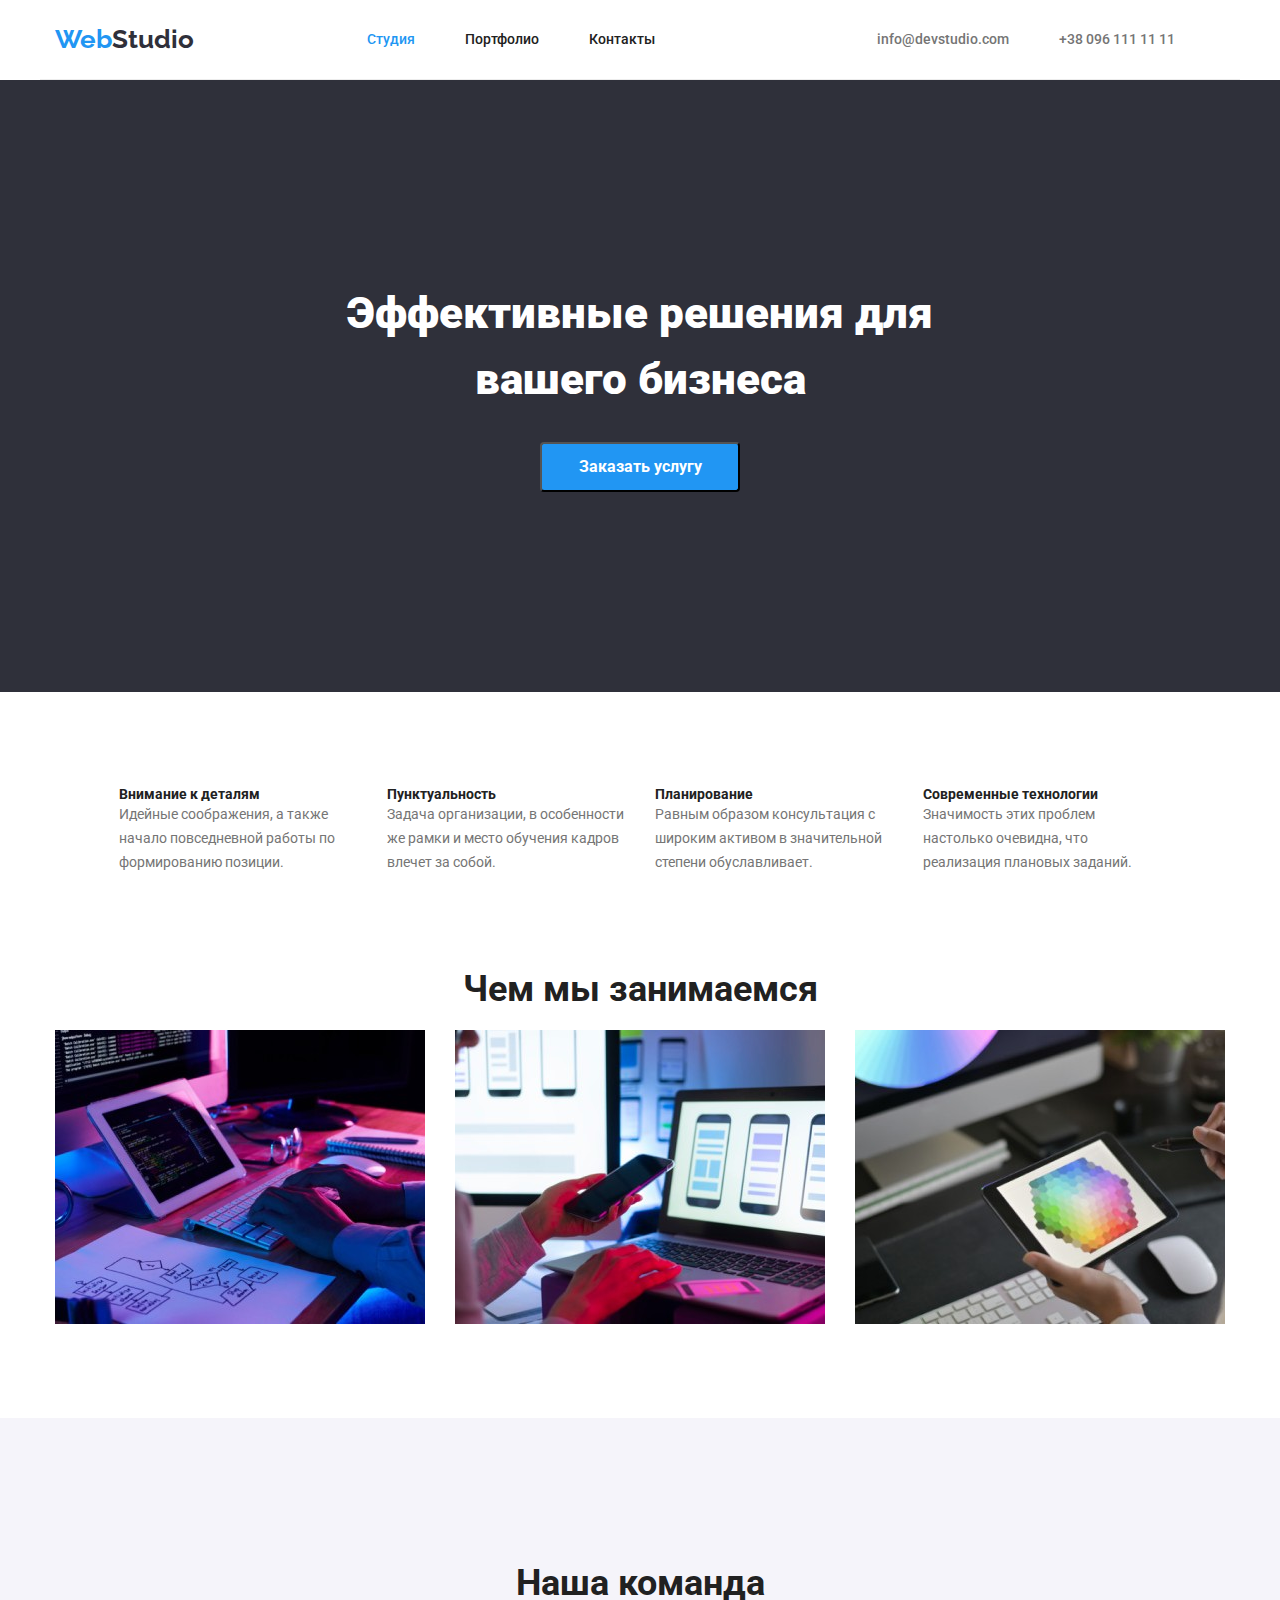
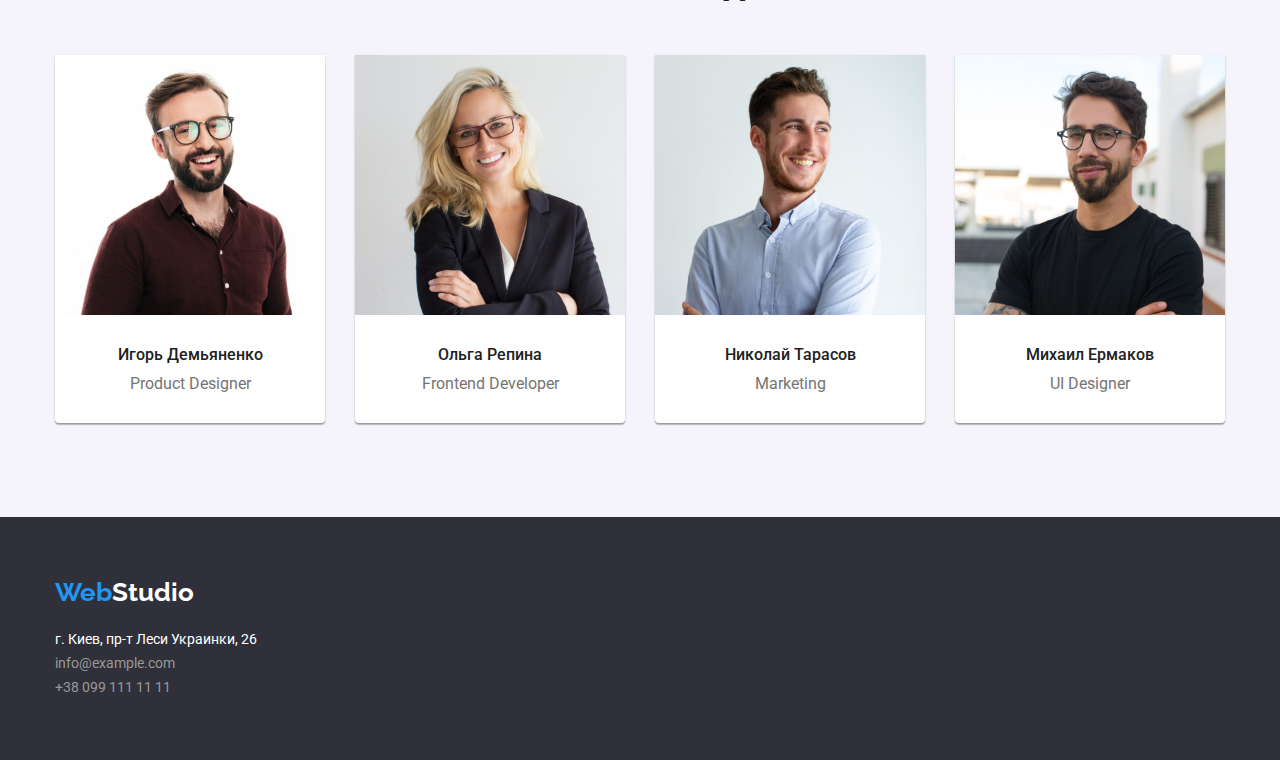
==== commit 81fe16f8: "sd" ====
--- a/index.html
+++ b/index.html
@@ -34,15 +34,13 @@
         <main>
             <section class="section title-bg">
                 <div class="container">
-                    <div class="title-pad">
                         <div class="title-box center">
                             <h1 class="title">Эффективные решения для вашего бизнеса</h1>
                             <button type="button" class="button1">Заказать услугу</button>
                         </div>
                     </div>
-                </div>
             </section>
-            <section class="section">
+            <section class="section feature-section">
                 <div class="container">  
                     <ul class="feature-box center">
                         <li class="feature">
@@ -64,7 +62,7 @@
                     </ul>
                 </div>
             </section>
-            <section class="section">
+            <section class="section subject-section">
                 <div class="container">
                     <h2 class="subject">Чем мы занимаемся</h2>
                     <ul class="subject-box center">
@@ -85,24 +83,32 @@
                     <h2 class="title-team">Наша команда</h2>
                     <ul class="team-box center">
                         <li class="team">
-                            <img src="images/product.jpg" width="270" height="260" alt="Product Designer" >
-                            <h3 class="team-title">Игорь Демьяненко</h3> 
-                            <p class="team-subtitle">Product Designer</p>
+                            <img src="images/product.jpg" width="270" height="260" alt="Product Designer" > 
+                            <div class="team-text-position">
+                                <h3 class="team-title">Игорь Демьяненко</h3> 
+                                <p class="team-subtitle">Product Designer</p>
+                            </div>
                         </li>
                         <li class="team">
                             <img src="images/developer.jpg" width="270" height="260" alt="Frontend Developer">
-                            <h3 class="team-title">Ольга Репина</h3> 
-                            <p class="team-subtitle">Frontend Developer</p>
+                            <div class="team-text-position">
+                                <h3 class="team-title">Ольга Репина</h3> 
+                                <p class="team-subtitle">Frontend Developer</p>
+                            </div>
                         </li>
                         <li class="team">
                             <img src="images/marketing.jpg" width="270" height="260" alt="Marketing">
-                            <h3 class="team-title">Николай Тарасов</h3> 
-                            <p class="team-subtitle">Marketing</p>
+                            <div class="team-text-position">
+                                <h3 class="team-title">Николай Тарасов</h3> 
+                                <p class="team-subtitle">Marketing</p>
+                            </div>
                         </li>
                         <li class="team">
                             <img src="images/designer.jpg" width="270" height="260" alt="UI Designer">
-                            <h3 class="team-title">Михаил Ермаков</h3> 
-                            <p class="team-subtitle">UI Designer</p>
+                            <div class="team-text-position">
+                                <h3 class="team-title">Михаил Ермаков</h3> 
+                                <p class="team-subtitle">UI Designer</p>
+                            </div>
                         </li>
                     </ul>
                 </div>
--- a/css/styles.css
+++ b/css/styles.css
@@ -33,16 +33,17 @@
 
 ul {
     list-style-type: none;
-    display: inline;
-    display: inline-block;
     padding: 0;
+    margin: 0;
 }
 
 
 h1,
-h2 {
+h2,
+h3 {
     margin-top: 0;
     margin-bottom: 0;
+    margin-right: 0;
 }
 
 p {
@@ -52,6 +53,12 @@
 
 .center {
     justify-content: center;
+}
+
+img {
+    display: block;
+    max-width: 100%;
+    height: auto;
 }
 
 /* ===================END GLOBAL============================================================================ */
@@ -125,16 +132,13 @@
 
 .menu-box {
     display: flex;
-    flex-wrap: wrap;
-    list-style: none;
-    margin-left: -50px;
-    margin-top: -50px;
+    list-style: none;
+    margin-left: auto;
+    margin-right: auto;
 }
 
 .menu-pad {
-    flex-basis: calc(( 100% - 90px) / 10 );
-    margin-left: 50px;
-    margin-top: 50px;
+    margin-right: 50px;
 }
 
 .menu1 {
@@ -182,6 +186,9 @@
 button {
     cursor: pointer;
     outline: 0;
+    border-radius: 4px;
+    width: 200px;
+    height: 50px;
 }
 
 .button1:hover,
@@ -197,13 +204,15 @@
     line-height: 1.5;
     text-align: center;
     color: var(--white-text-color);
+    margin-bottom: 30px;
 }
 
 .title-box {
-    padding-top: 100px;
-    padding-bottom: 100px;
     list-style: none;
     text-align: center;
+    width: 700px;
+    margin-right: auto;
+    margin-left: auto;
 }
 
 .button1 {
@@ -224,15 +233,13 @@
     list-style: none;
     margin-left: -30px;
     margin-top: -30px;
-    padding-top: 94px;
-    padding-bottom: 47px;
 }
 
 .feature {
-    flex-basis: calc(( 100% - 90px) / 4 );
+    flex-basis: calc(( 100% - 10px) / 5);
     margin-left: 30px;
     margin-top: 30px;
-    border: 2px;
+    border: 1px;
 }
 
 .feature-title {
@@ -249,6 +256,10 @@
     color: var(--description-color);
 }
 
+.feature-section {
+    padding-bottom: 47px;
+}
+
 /* ===================END FEATURE============================================================================ */
 /* ===================START IMG WORK============================================================================ */
 
@@ -257,6 +268,11 @@
     font-size: 36px;
     line-height: 1.17;
     text-align: center;
+    margin-bottom: 50px;
+}
+
+.subject-section {
+    padding-top: 47px;
 }
 
 .subject-box {
@@ -265,8 +281,6 @@
     list-style: none;
     margin-left: -30px;
     margin-top: -30px;
-    padding-top: 47px;
-    padding-bottom: 94px;
 }
 
 .subject-img {
@@ -289,7 +303,6 @@
     font-size: 36px;
     line-height: 1.17;
     text-align: center;
-    padding-top: 94px;
     padding: 50px;
 }
 
@@ -306,25 +319,27 @@
 }
 
 .team {
-    flex-basis: calc(( 100% - 90px) / 4 );
     margin-left: 30px;
-    margin-top: 30px
+    margin-top: 30px;
 }
 
 .team-title {
     font-size: 16px;
     font-weight: 500;
     line-height: 1.2;
+    margin-bottom: 10px;
+}
+
+.team-text-position {
     text-align: center;
-    padding-top: 30;
+    margin-top: 30px;
+    margin-bottom: 30px;
 }
 
 .team-subtitle {
     font-size: 16px;
     line-height: 1.2;
     color: var(--description-color);
-    text-align: center;
-    padding-bottom: 30px;
 }
 
 .team-box .team {
@@ -349,6 +364,9 @@
     margin-left: 8px;
     margin-top: 8px;
     background-color: var(--white-text-color);
+    border-radius: 4px;
+    height: 38px;
+
 }
 
 .button-box-portfolio {
@@ -357,6 +375,7 @@
     list-style: none;
     margin-left: -8px;
     margin-top: -8px;
+    margin-bottom: 50px;
 }
 
 .button2:hover,
@@ -377,28 +396,33 @@
 .project {
     flex-basis: calc(( 100% - 90px) / 3 );
     margin-left: 30px;
-    margin-top: 30px
+    margin-top: 30px;
 }
 
 .border-text-project {
+    border-left: 1px var(--bg-card-port-color);
+    border-right: 1px var(--bg-card-port-color);
+    border-bottom: 1px var(--bg-card-port-color);
+    box-sizing: border-box;
+}
+
+.project-text-pos {
+    margin-bottom: 20px;
+    margin-left: 24px;
+    margin-bottom: 20px;
     padding-top: 20px;
-    border: 1px var(--bg-card-port-color);
 }
 
 .project-title {
     font-weight: 700;
     font-size: 18px;
     line-height: 2;
-    margin-left: 24px;
-    margin-top: 20px;
 }
 
 .project-subtitle {
     font-size: 16px;
     line-height: 1.9;
     color: var(--description-color);
-    margin-left: 24px;
-    margin-bottom: 20px;
 }
 
 /* ===================END PORTFOLIO============================================================================ */
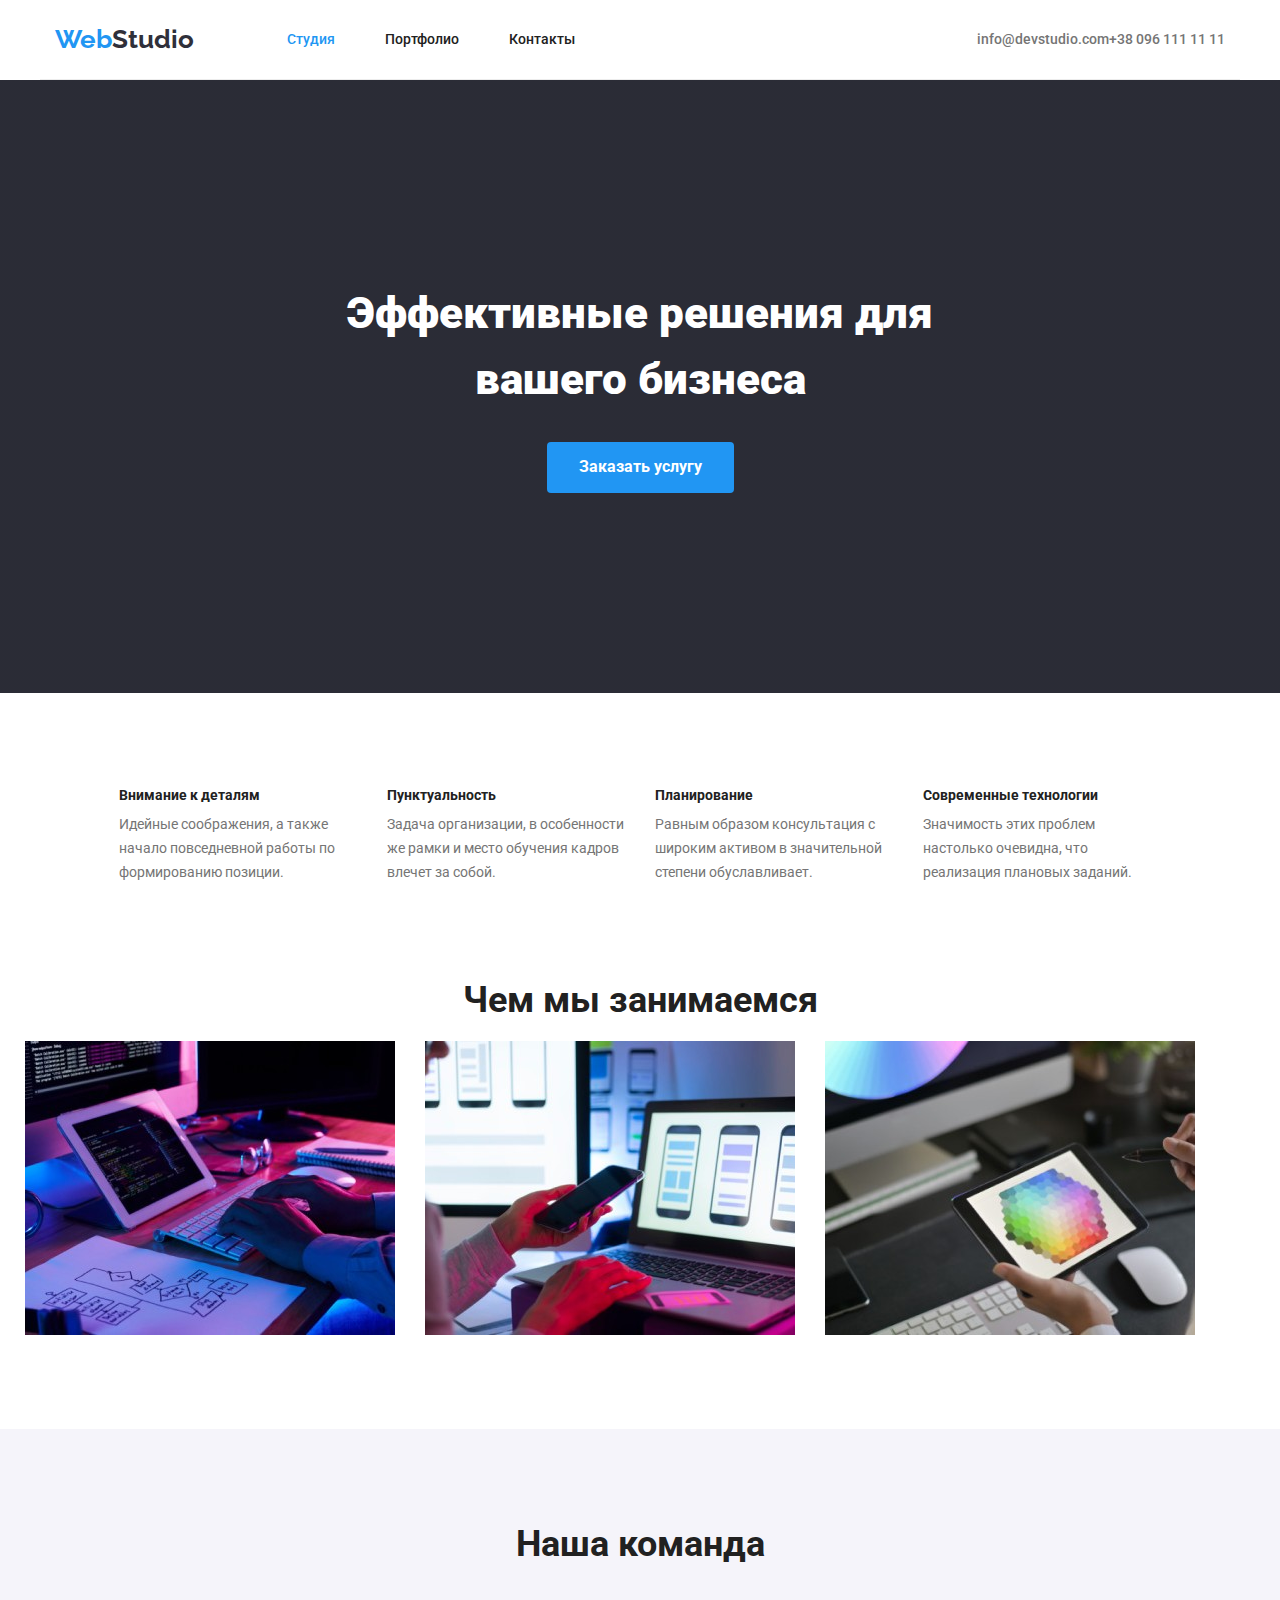
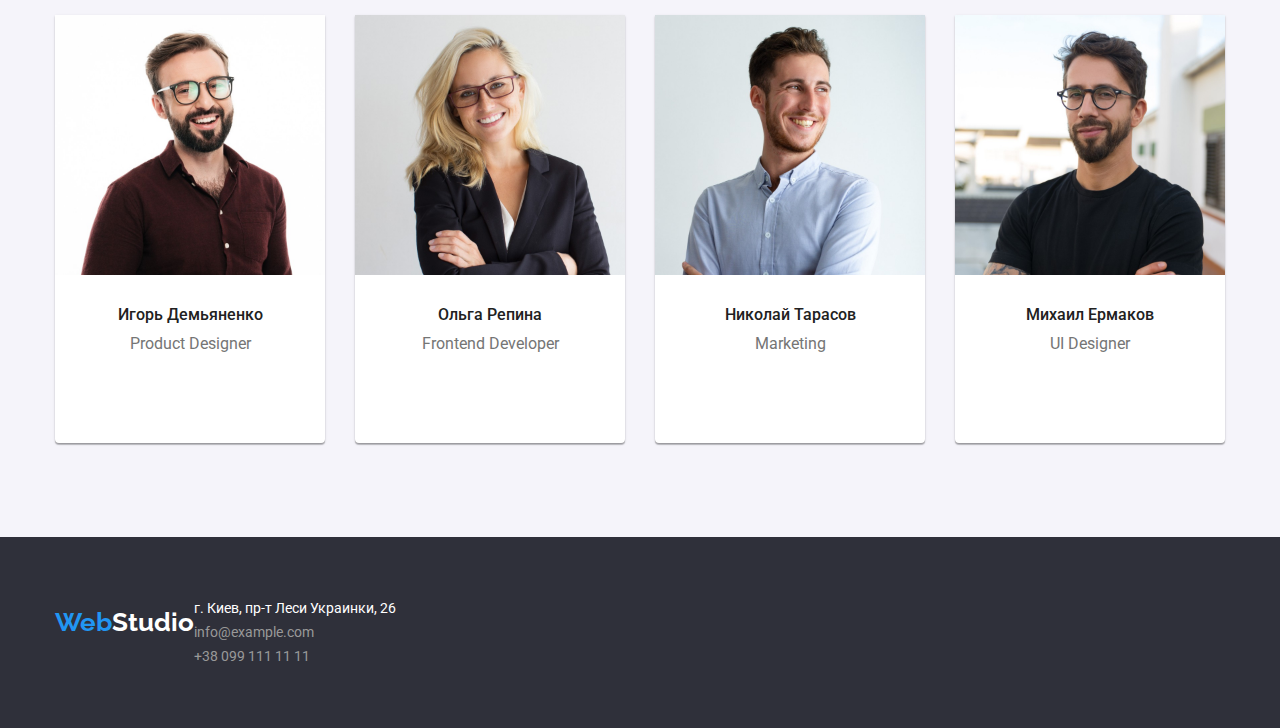
==== commit 25f72586: "jipojppopokopoputdydtsrxeryeserrrrrrrrrrrrrdhhd" ====
--- a/index.html
+++ b/index.html
@@ -1,130 +1,188 @@
 <!DOCTYPE html>
 <html lang="ru">
-    <head>
-        <title>WebStudio</title>
-        <meta charset="utf-8">
-        <link href="https://fonts.googleapis.com/css2?family=Raleway:wght@700&family=Roboto:wght@400;500;700;900&display=swap" rel="stylesheet"> 
-        <link rel="stylesheet" href="https://cdnjs.cloudflare.com/ajax/libs/modern-normalize/1.1.0/modern-normalize.css" integrity="sha512-Y0MM+V6ymRKN2zStTqzQ227DWhhp4Mzdo6gnlRnuaNCbc+YN/ZH0sBCLTM4M0oSy9c9VKiCvd4Jk44aCLrNS5Q==" crossorigin="anonymous" referrerpolicy="no-referrer" /> 
-        <link rel="stylesheet" href="css/styles.css">
-    </head>
-    <body>
-        <header>
-            <div class="container header-bot-line">
-                <div class="header-top-container">
-                    <a href="index.html" class="header-top-logo" ><span class="logo1">Web</span><span class="logo2">Studio</span></a>   
-                    <nav class="header-top-nav">
-                        <ul class="menu-box center">     
-                            <li class="menu-pad">
-                                <a href="index.html" class="menu2">Студия</a>
-                            </li>
-                            <li class="menu-pad">
-                                <a href="portfolio.html" class="menu1">Портфолио</a>
-                            </li>
-                            <li class="menu-pad">
-                                <a href="3.html" class="menu1">Контакты</a>
-                            </li>         
-                        </ul>
-                    </nav>
-                    <div class="header-con">
-                        <a href=" " class="contact1">info@devstudio.com</a><a href=" " class="contact1">+38 096 111 11 11</a>
-                    </div>
-                </div>
-            </div>
-        </header>
-        <main>
-            <section class="section title-bg">
-                <div class="container">
-                        <div class="title-box center">
-                            <h1 class="title">Эффективные решения для вашего бизнеса</h1>
-                            <button type="button" class="button1">Заказать услугу</button>
-                        </div>
-                    </div>
-            </section>
-            <section class="section feature-section">
-                <div class="container">  
-                    <ul class="feature-box center">
-                        <li class="feature">
-                            <h3 class="feature-title">Внимание к деталям</h3>
-                            <p class="feature-subtitle">Идейные соображения, а также  начало повседневной работы по формированию позиции.</p>
-                        </li>
-                        <li class="feature">
-                            <h3 class="feature-title">Пунктуальность</h3>
-                            <p class="feature-subtitle">Задача организации, в особенности же рамки и место обучения кадров влечет за собой.</p>
-                        </li>
-                        <li class="feature">
-                            <h3 class="feature-title">Планирование</h3>
-                            <p class="feature-subtitle">Равным образом консультация с широким активом в значительной степени обуславливает.</p>
-                        </li>
-                        <li class="feature">
-                            <h3 class="feature-title">Современные технологии</h3>
-                            <p class="feature-subtitle">Значимость этих проблем настолько очевидна, что реализация плановых заданий.</p>
-                        </li>
-                    </ul>
-                </div>
-            </section>
-            <section class="section subject-section">
-                <div class="container">
-                    <h2 class="subject">Чем мы занимаемся</h2>
-                    <ul class="subject-box center">
-                        <li>
-                            <img src="images/programer.jpg" class="subject-size" alt="close up image programer working his desk office">
-                        </li>
-                        <li>
-                            <img src="images/interface.jpg" class="subject-size" alt="web ui designers are developing application smartphones team creators is working interface mobile phones">
-                        </li> 
-                        <li>
-                            <img src="images/tablet.jpg" class="subject-size" alt="creative artist web design with working colour selection graphic tablet">
-                        </li>
-                    </ul>
-                </div>
-            </section>
-            <section class="section team-bg">
-                <div class="container">
-                    <h2 class="title-team">Наша команда</h2>
-                    <ul class="team-box center">
-                        <li class="team">
-                            <img src="images/product.jpg" width="270" height="260" alt="Product Designer" > 
-                            <div class="team-text-position">
-                                <h3 class="team-title">Игорь Демьяненко</h3> 
-                                <p class="team-subtitle">Product Designer</p>
-                            </div>
-                        </li>
-                        <li class="team">
-                            <img src="images/developer.jpg" width="270" height="260" alt="Frontend Developer">
-                            <div class="team-text-position">
-                                <h3 class="team-title">Ольга Репина</h3> 
-                                <p class="team-subtitle">Frontend Developer</p>
-                            </div>
-                        </li>
-                        <li class="team">
-                            <img src="images/marketing.jpg" width="270" height="260" alt="Marketing">
-                            <div class="team-text-position">
-                                <h3 class="team-title">Николай Тарасов</h3> 
-                                <p class="team-subtitle">Marketing</p>
-                            </div>
-                        </li>
-                        <li class="team">
-                            <img src="images/designer.jpg" width="270" height="260" alt="UI Designer">
-                            <div class="team-text-position">
-                                <h3 class="team-title">Михаил Ермаков</h3> 
-                                <p class="team-subtitle">UI Designer</p>
-                            </div>
-                        </li>
-                    </ul>
-                </div>
-            </section>
-        </main>
-        <footer>
-            <div class="container">
-                <div class="footer-bot-container">
-                        <a href="index.html" class="footer-bot-logo"><span class="logo3">Web</span><span class="logo4">Studio</span></a>
-                    <address class="address">
-                        <p>г. Киев, пр-т Леси Украинки, 26</p>
-                        <a href=" " class="contact2" lang="eu">info@example.com</a>
-                        <a href=" " class="contact2" >+38 099 111 11 11</a>
-                    </address>
-                </div>
-            </div>    
-        </footer>
-    </body>
-</html>+  <head>
+    <title>WebStudio</title>
+    <meta charset="utf-8" />
+    <link
+      href="https://fonts.googleapis.com/css2?family=Raleway:wght@700&family=Roboto:wght@400;500;700;900&display=swap"
+      rel="stylesheet"
+    />
+    <link
+      rel="stylesheet"
+      href="https://cdnjs.cloudflare.com/ajax/libs/modern-normalize/1.1.0/modern-normalize.css"
+      integrity="sha512-Y0MM+V6ymRKN2zStTqzQ227DWhhp4Mzdo6gnlRnuaNCbc+YN/ZH0sBCLTM4M0oSy9c9VKiCvd4Jk44aCLrNS5Q=="
+      crossorigin="anonymous"
+      referrerpolicy="no-referrer"
+    />
+    <link rel="stylesheet" href="css/styles.css" />
+  </head>
+  <body>
+    <header>
+      <div class="container header-bot-line">
+        <div class="header-top-container">
+          <a href="index.html" class="header-top-logo"
+            ><span class="logo1">Web</span><span class="logo2">Studio</span></a
+          >
+          <nav class="header-top-nav">
+            <ul class="menu-box center">
+              <li class="menu-pad">
+                <a href="index.html" class="menu2">Студия</a>
+              </li>
+              <li class="menu-pad">
+                <a href="portfolio.html" class="menu1">Портфолио</a>
+              </li>
+              <li class="menu-pad">
+                <a href="3.html" class="menu1">Контакты</a>
+              </li>
+            </ul>
+          </nav>
+          <div class="header-con">
+            <a href=" " class="contact1">info@devstudio.com</a
+            ><a href=" " class="contact1">+38 096 111 11 11</a>
+          </div>
+        </div>
+      </div>
+    </header>
+    <main>
+      <section class="section title-bg">
+        <div class="container">
+          <div class="title-box center">
+            <h1 class="title">Эффективные решения для вашего бизнеса</h1>
+            <button type="button" class="button1">Заказать услугу</button>
+          </div>
+        </div>
+      </section>
+      <section class="section feature-section">
+        <div class="container">
+          <ul class="feature-box center">
+            <li class="feature">
+              <h3 class="feature-title">Внимание к деталям</h3>
+              <p class="feature-subtitle">
+                Идейные соображения, а также начало повседневной работы по
+                формированию позиции.
+              </p>
+            </li>
+            <li class="feature">
+              <h3 class="feature-title">Пунктуальность</h3>
+              <p class="feature-subtitle">
+                Задача организации, в особенности же рамки и место обучения
+                кадров влечет за собой.
+              </p>
+            </li>
+            <li class="feature">
+              <h3 class="feature-title">Планирование</h3>
+              <p class="feature-subtitle">
+                Равным образом консультация с широким активом в значительной
+                степени обуславливает.
+              </p>
+            </li>
+            <li class="feature">
+              <h3 class="feature-title">Современные технологии</h3>
+              <p class="feature-subtitle">
+                Значимость этих проблем настолько очевидна, что реализация
+                плановых заданий.
+              </p>
+            </li>
+          </ul>
+        </div>
+      </section>
+      <section class="section subject-section">
+        <div class="container">
+          <h2 class="subject">Чем мы занимаемся</h2>
+          <ul class="subject-box center">
+            <li>
+              <img
+                src="images/programer.jpg"
+                class="subject-size"
+                alt="close up image programer working his desk office"
+              />
+            </li>
+            <li>
+              <img
+                src="images/interface.jpg"
+                class="subject-size"
+                alt="web ui designers are developing application smartphones team creators is working interface mobile phones"
+              />
+            </li>
+            <li>
+              <img
+                src="images/tablet.jpg"
+                class="subject-size"
+                alt="creative artist web design with working colour selection graphic tablet"
+              />
+            </li>
+          </ul>
+        </div>
+      </section>
+      <section class="section team-bg">
+        <div class="container">
+          <h2 class="title-team">Наша команда</h2>
+          <ul class="team-box center">
+            <li class="team">
+              <img
+                src="images/product.jpg"
+                width="270"
+                height="260"
+                alt="Product Designer"
+              />
+              <div class="team-text-position">
+                <h3 class="team-title">Игорь Демьяненко</h3>
+                <p class="team-subtitle">Product Designer</p>
+              </div>
+            </li>
+            <li class="team">
+              <img
+                src="images/developer.jpg"
+                width="270"
+                height="260"
+                alt="Frontend Developer"
+              />
+              <div class="team-text-position">
+                <h3 class="team-title">Ольга Репина</h3>
+                <p class="team-subtitle">Frontend Developer</p>
+              </div>
+            </li>
+            <li class="team">
+              <img
+                src="images/marketing.jpg"
+                width="270"
+                height="260"
+                alt="Marketing"
+              />
+              <div class="team-text-position">
+                <h3 class="team-title">Николай Тарасов</h3>
+                <p class="team-subtitle">Marketing</p>
+              </div>
+            </li>
+            <li class="team">
+              <img
+                src="images/designer.jpg"
+                width="270"
+                height="260"
+                alt="UI Designer"
+              />
+              <div class="team-text-position">
+                <h3 class="team-title">Михаил Ермаков</h3>
+                <p class="team-subtitle">UI Designer</p>
+              </div>
+            </li>
+          </ul>
+        </div>
+      </section>
+    </main>
+    <footer>
+      <div class="container">
+        <div class="footer-bot-container">
+          <a href="index.html" class="footer-bot-logo"
+            ><span class="logo3">Web</span><span class="logo4">Studio</span></a
+          >
+          <address class="address">
+            <p>г. Киев, пр-т Леси Украинки, 26</p>
+            <a href=" " class="contact2" lang="eu">info@example.com</a>
+            <a href=" " class="contact2">+38 099 111 11 11</a>
+          </address>
+        </div>
+      </div>
+    </footer>
+  </body>
+</html>
--- a/css/styles.css
+++ b/css/styles.css
@@ -1,515 +1,671 @@
 /* ===================START GLOBAL============================================================================ */
 :root {
-    --normal-color: #212121;
-    --description-color: #757575;
-    --active-1-color: #2196F3;
-    --active-2-color: #188CE8;
-    --background-color: #2F303A;
-    --contact-color: #999999;
-    --white-text-color: #FFFFFF;
-    --top-line-color: #ECECEC;
-    --bg-team-color: #F5F4FA;
-    --bg-card-port-color: solid #EEEEEE;
+  --normal-color: #212121;
+  --description-color: #757575;
+  --active-1-color: #2196f3;
+  --active-2-color: #188ce8;
+  --background-color: #2f303a;
+  --contact-color: #999999;
+  --white-text-color: #ffffff;
+  --top-line-color: #ececec;
+  --bg-team-color: #f5f4fa;
+  --bg-card-port-color: solid #eeeeee;
+  --icon-color-1: #afb1b8;
+  --icon-color-2: rgba(255, 255, 255, 0.1);
 }
 
 .container {
-    width: 1200px;
-    padding-left: 15px;
-    padding-right: 15px;
-    margin-left: auto;
-    margin-right: auto;
-
+  width: 1200px;
+  padding-left: 15px;
+  padding-right: 15px;
+  margin-left: auto;
+  margin-right: auto;
+}
+
+.sprite-color {
+  fill: var(--active-1-color);
 }
 
 .section {
-    padding-top: 94px;
-    padding-bottom: 94px;
+  padding-top: 94px;
+  padding-bottom: 94px;
 }
 
 body {
-    font-family: 'Roboto';
-    color: var(--normal-color);
+  font-family: "Roboto";
+  color: var(--normal-color);
 }
 
 ul {
-    list-style-type: none;
-    padding: 0;
-    margin: 0;
-}
-
+  list-style-type: none;
+  padding: 0;
+  margin: 0;
+}
 
 h1,
 h2,
 h3 {
-    margin-top: 0;
-    margin-bottom: 0;
-    margin-right: 0;
+  margin-top: 0;
+  margin-bottom: 0;
+  margin-right: 0;
 }
 
 p {
-    margin-top: 0;
-    margin-bottom: 0;
+  margin-top: 0;
+  margin-bottom: 0;
 }
 
 .center {
-    justify-content: center;
+  justify-content: center;
 }
 
 img {
-    display: block;
-    max-width: 100%;
-    height: auto;
+  display: block;
+  max-width: 100%;
+  height: auto;
 }
 
 /* ===================END GLOBAL============================================================================ */
 /* ===================START HEADER============================================================================ */
 
 .header-bot-line {
-    border-bottom: 1px solid var(--top-line-color);
+  border-bottom: 1px solid var(--top-line-color);
 }
 
 .logo1 {
-    font-family: 'Raleway';
-    font-weight: 700;
-    font-size: 26px;
-    line-height: 1.2;
-    color: var(--active-1-color);
-    display: inline-block;
+  font-family: "Raleway";
+  font-weight: 700;
+  font-size: 26px;
+  line-height: 1.2;
+  color: var(--active-1-color);
+  display: inline-block;
 }
 
 .logo2 {
-    font-family: 'Raleway';
-    font-weight: 700;
-    font-size: 26px;
-    line-height: 1.2;
-    color: var(--background-color);
-    display: inline-block;
+  font-family: "Raleway";
+  font-weight: 700;
+  font-size: 26px;
+  line-height: 1.2;
+  color: var(--background-color);
+  display: inline-block;
 }
 
 .logo2:visited {
-    color: var(--background-color);
-}
-
-header{
-    font-weight: 500;
-    font-size: 14px;
-    line-height: 1.2;
+  color: var(--background-color);
+}
+
+header {
+  font-weight: 500;
+  font-size: 14px;
+  line-height: 1.2;
 }
 
 .header-top-container {
-    display: flex;
-    align-items: center;
-    justify-content: space-between;
-    padding-top: 24px;
-    padding-bottom: 24px;
+  display: flex;
+  align-items: center;
+  justify-content: flex-start;
+  padding-top: 24px;
+  padding-bottom: 24px;
 }
 
 .header-top-logo {
-    display: flex;
-    align-items: center;
-    justify-content: flex-start;
-    text-decoration: none;
+  display: flex;
+  align-items: center;
+  justify-content: flex-start;
+  text-decoration: none;
 }
 
 .header-top-nav {
-    display: flex;
-    align-items: center;
-    justify-content: flex-start;
-}
-
+  display: flex;
+  align-items: center;
+  justify-content: flex-start;
+  margin-left: 93px;
+}
 
 .header-con {
-    display: flex;
-    align-items: center;
-    
+  display: flex;
+  align-items: center;
+  margin-left: auto;
 }
 
 .logo-box {
-    border: 2px;
-    width: 145;
-    height: 31;
+  border: 2px;
+  width: 145;
+  height: 31;
 }
 
 .menu-box {
-    display: flex;
-    list-style: none;
-    margin-left: auto;
-    margin-right: auto;
+  display: flex;
+  list-style: none;
+  margin-left: auto;
+  margin-right: auto;
 }
 
 .menu-pad {
-    margin-right: 50px;
+  margin-right: 50px;
 }
 
 .menu1 {
-    text-decoration: none;
-    color: var(--normal-color);
+  text-decoration: none;
+  color: var(--normal-color);
 }
 
 .menu2 {
-    text-decoration: none;
-    color: var(--active-1-color);
+  text-decoration: none;
+  color: var(--active-1-color);
+}
+
+.mail-icon {
+  fill: var(--contact-color);
+  margin-right: 10px;
+  margin-bottom: 2px;
+  margin-top: 2px;
 }
 
 .contact1 {
-    font-weight: 500;
-    font-size: 14px;
-    line-height: 1.2;
-    text-decoration: none;
-    color: var(--description-color);
-    margin-left: auto;
-    margin-right: 50px;
+  display: flex;
+  justify-content: center;
+  align-items: center;
+  font-weight: 500;
+  font-size: 14px;
+  line-height: 1.2;
+  text-decoration: none;
+  color: var(--description-color);
+  margin-left: auto;
+}
+
+.contact-pos {
+  margin-right: 30px;
 }
 
 .contact1:focus,
 .contact1:hover {
-    color: var(--active-1-color);
+  color: var(--active-1-color);
+}
+
+.contact1:focus .mail-icon,
+.contact1:hover .mail-icon {
+  fill: var(--active-1-color);
 }
 
 .menu1:hover,
 .menu1:focus {
-    color: var(--active-1-color);
+  color: var(--active-1-color);
 }
 
 /* ===================END HEADER============================================================================ */
 /* ===================START TITLE============================================================================ */
 
 .title-bg {
-    padding-top: 200px;
-    padding-bottom: 200px;
-}
-
-.title-bg {
-     background-color: var(--background-color);
+  background-color: var(--background-color);
+  background-image: linear-gradient(
+      rgba(25, 28, 38, 0.2),
+      rgba(25, 28, 38, 0.2)
+    ),
+    url("../images/title-bg.jpg");
+  background-size: cover;
+  padding-top: 200px;
+  padding-bottom: 200px;
 }
 
 button {
-    cursor: pointer;
-    outline: 0;
-    border-radius: 4px;
-    width: 200px;
-    height: 50px;
+  cursor: pointer;
+  outline: 0;
+  border-radius: 4px;
+  border-width: 0;
 }
 
 .button1:hover,
 .button1:focus {
-    color: var(--white-text-color);
-    background: var(--active-2-color);
-    outline: 0;
+  color: var(--white-text-color);
+  background: var(--active-2-color);
+  outline: 0;
 }
 
 .title {
-    font-weight: 900;
-    font-size: 44px;
-    line-height: 1.5;
-    text-align: center;
-    color: var(--white-text-color);
-    margin-bottom: 30px;
+  font-weight: 900;
+  font-size: 44px;
+  line-height: 1.5;
+  text-align: center;
+  color: var(--white-text-color);
+  margin-bottom: 30px;
+  text-transform: none;
 }
 
 .title-box {
-    list-style: none;
-    text-align: center;
-    width: 700px;
-    margin-right: auto;
-    margin-left: auto;
+  list-style: none;
+  text-align: center;
+  width: 700px;
+  margin-right: auto;
+  margin-left: auto;
 }
 
 .button1 {
-    font-weight: 700;
-    font-size: 16px;
-    line-height: 1.9;
-    color: var(--white-text-color);
-    background-color: var(--active-1-color);
+  font-weight: 700;
+  font-size: 16px;
+  line-height: 1.9;
+  color: var(--white-text-color);
+  background-color: var(--active-1-color);
+  padding: 10px 32px;
 }
 
 /* ===================END TITLE============================================================================ */
 /* ===================START FEATURE============================================================================ */
 
-
 .feature-box {
-    display: flex;
-    flex-wrap: wrap;
-    list-style: none;
-    margin-left: -30px;
-    margin-top: -30px;
+  display: flex;
+  flex-wrap: wrap;
+  list-style: none;
+  margin-left: -30px;
+  margin-top: -30px;
 }
 
 .feature {
-    flex-basis: calc(( 100% - 10px) / 5);
-    margin-left: 30px;
-    margin-top: 30px;
-    border: 1px;
+  flex-basis: calc((100% - 10px) / 5);
+  margin-left: 30px;
+  margin-top: 30px;
+  border: 1px;
 }
 
 .feature-title {
-    border: 1px;
-    font-weight: 700;
-    font-size: 14px;
-    line-height: 1.2;
+  text-transform: initial;
+  border: 1px;
+  font-weight: 700;
+  font-size: 14px;
+  line-height: 1.2;
+  margin-bottom: 10px;
 }
 
 .feature-subtitle {
-    border: 1px;
-    font-size: 14px;
-    line-height: 1.7;
-    color: var(--description-color);
+  border: 1px;
+  font-size: 14px;
+  line-height: 1.7;
+  color: var(--description-color);
+}
+
+.feature-icon-box {
+  display: flex;
+  justify-content: center;
+  align-items: center;
+  width: 270px;
+  height: 120px;
+  background: var(--bg-team-color);
+  border-radius: 4px;
+  margin-bottom: 30px;
+}
+
+.feature-icon {
+  width: 70;
+  height: 70px;
+
+  /* css переменная для спрайта */
+  --color-fill: #2196f3;
 }
 
 .feature-section {
-    padding-bottom: 47px;
+  padding-bottom: 47px;
 }
 
 /* ===================END FEATURE============================================================================ */
 /* ===================START IMG WORK============================================================================ */
 
 .subject {
-    font-weight: 700;
-    font-size: 36px;
-    line-height: 1.17;
-    text-align: center;
-    margin-bottom: 50px;
+  font-weight: 700;
+  font-size: 36px;
+  line-height: 1.17;
+  text-align: center;
+  margin-bottom: 50px;
 }
 
 .subject-section {
-    padding-top: 47px;
+  padding-top: 47px;
 }
 
 .subject-box {
-    display: flex;
-    flex-wrap: wrap;
-    list-style: none;
-    margin-left: -30px;
-    margin-top: -30px;
+  display: flex;
+  flex-wrap: wrap;
+  list-style: none;
+  margin-top: -30px;
+  margin-left: -30px;
 }
 
 .subject-img {
-    flex-basis: calc(( 100% - 90px) / 3 );
-    margin-left: 30px;
-    margin-top: 30px
+  flex-basis: calc((100% - 90px) / 3);
+  margin-top: 30px;
+  margin-left: 30px;
 }
 
 .subject-size {
-    width: 370;
-    height: 294;
-    margin-left: 30px;
+  margin-right: 30px;
 }
 
 /* ===================END IMG WORK============================================================================ */
 /* ===================START TEAM============================================================================ */
 
 .title-team {
-    font-weight: 700;
-    font-size: 36px;
-    line-height: 1.17;
-    text-align: center;
-    padding: 50px;
+  font-weight: 700;
+  font-size: 36px;
+  line-height: 1.17;
+  text-align: center;
+  margin-bottom: 50px;
 }
 
 .team-bg {
-    background-color: var(--bg-team-color);
+  background-color: var(--bg-team-color);
 }
 
 .team-box {
-    display: flex;
-    flex-wrap: wrap;
-    list-style: none;
-    margin-left: -30px;
-    margin-top: -30px;
+  display: flex;
+  flex-wrap: wrap;
+  list-style: none;
+  margin-left: -30px;
+  margin-top: -30px;
 }
 
 .team {
-    margin-left: 30px;
-    margin-top: 30px;
+  flex-basis: calc((100% - 120px) / 4);
+  margin-left: 30px;
+  margin-top: 30px;
 }
 
 .team-title {
-    font-size: 16px;
-    font-weight: 500;
-    line-height: 1.2;
-    margin-bottom: 10px;
+  font-size: 16px;
+  font-weight: 500;
+  line-height: 1.2;
+  margin-bottom: 10px;
 }
 
 .team-text-position {
-    text-align: center;
-    margin-top: 30px;
-    margin-bottom: 30px;
+  text-align: center;
+  padding-top: 30px;
+  padding-bottom: 30px;
 }
 
 .team-subtitle {
-    font-size: 16px;
-    line-height: 1.2;
-    color: var(--description-color);
+  font-size: 16px;
+  line-height: 1.2;
+  color: var(--description-color);
 }
 
 .team-box .team {
-    display: block;
-    border: 1px;
-    width: 270;
-    height: 368;
-    box-shadow: 0px 1px 3px rgba(0, 0, 0, 0.12), 0px 1px 1px rgba(0, 0, 0, 0.14), 0px 2px 1px rgba(0, 0, 0, 0.2);
-    border-radius: 0px 0px 4px 4px;
-    background-color: var(--white-text-color); 
-    margin-left: 30px;
+  display: block;
+  border: 1px;
+  width: 270px;
+  height: 428px;
+  box-shadow: 0px 1px 3px rgba(0, 0, 0, 0.12), 0px 1px 1px rgba(0, 0, 0, 0.14),
+    0px 2px 1px rgba(0, 0, 0, 0.2);
+  border-radius: 0px 0px 4px 4px;
+  background-color: var(--white-text-color);
+}
+
+.team-a-position {
+  display: flex;
+  justify-content: center;
+  margin-top: 16px;
+}
+
+.team-a-border {
+  display: flex;
+  justify-content: center;
+  align-items: center;
+  border-radius: 50%;
+  width: 44px;
+  height: 44px;
+  background-color: var(--white-text-color);
+  margin-right: 10px;
+}
+
+.team-a-icon {
+  fill: var(--icon-color-1);
+}
+
+.team-a-border:hover,
+.team-a-border:focus {
+  background-color: var(--active-1-color);
+}
+
+.team-a-border:hover .team-a-icon,
+.team-a-border:focus .team-a-icon {
+  fill: var(--white-text-color);
 }
 
 /* ===================END TEAM============================================================================ */
+/* ===================START CLIENTS============================================================================ */
+
+.client-title {
+  font-weight: 700;
+  font-size: 36px;
+  line-height: 1.17;
+  text-align: center;
+  color: var(--normal-color);
+  margin-bottom: 50px;
+}
+
+.client-a-position {
+  display: flex;
+  flex-wrap: wrap;
+  list-style: none;
+  justify-content: space-between;
+}
+
+.client-a-border {
+  display: flex;
+  justify-content: center;
+  align-items: center;
+  border-radius: 4px;
+  width: 170px;
+  height: 92px;
+  border: 1px solid var(--icon-color-1);
+}
+
+.client-a-icon {
+  fill: var(--icon-color-1);
+}
+
+.client-a-border:hover,
+.client-a-border:focus {
+  border: 1px solid var(--active-1-color);
+}
+
+.client-a-border:hover .client-a-icon,
+.client-a-border:focus .client-a-icon {
+  fill: var(--active-1-color);
+}
+
+/* ===================END CLIENTS============================================================================ */
 /* ===================START PORTFOLIO============================================================================ */
 
 .button2 {
-    font-size: 16px;
-    font-weight: 500;
-    line-height: 1.6;
-    flex-basis: calc(( 100% - 90px) / 3 );
-    margin-left: 8px;
-    margin-top: 8px;
-    background-color: var(--white-text-color);
-    border-radius: 4px;
-    height: 38px;
-
+  font-size: 16px;
+  font-weight: 500;
+  line-height: 1.6;
+  flex-basis: calc((100% - 90px) / 5);
+  margin-left: 8px;
+  background-color: var(--bg-team-color);
+  border-radius: 4px;
+  padding: 6px 22px;
 }
 
 .button-box-portfolio {
-    display: flex;
-    flex-wrap: wrap;
-    list-style: none;
-    margin-left: -8px;
-    margin-top: -8px;
-    margin-bottom: 50px;
+  display: flex;
+  flex-wrap: wrap;
+  list-style: none;
+  justify-content: center;
+  margin-left: -8px;
+  margin-bottom: 50px;
 }
 
 .button2:hover,
 .button2:focus {
-    color: var(--white-text-color);
-    background: var(--active-1-color);
+  color: var(--white-text-color);
+  background: var(--active-1-color);
 }
 
 .project-box {
-    display: flex;
-    flex-wrap: wrap;
-    list-style: none;
-    margin-left: -30px;
-    margin-top: -30px;
-
+  display: flex;
+  flex-wrap: wrap;
+  list-style: none;
+  margin-left: -30px;
+  margin-top: -30px;
 }
 
 .project {
-    flex-basis: calc(( 100% - 90px) / 3 );
-    margin-left: 30px;
-    margin-top: 30px;
+  flex-basis: calc((100% - 90px) / 3);
+  margin-left: 30px;
+  margin-top: 30px;
+}
+
+.project:hover {
+  box-shadow: 0px 1px 1px rgba(0, 0, 0, 0.12), 0px 4px 4px rgba(0, 0, 0, 0.06),
+    1px 4px 6px rgba(0, 0, 0, 0.16);
 }
 
 .border-text-project {
-    border-left: 1px var(--bg-card-port-color);
-    border-right: 1px var(--bg-card-port-color);
-    border-bottom: 1px var(--bg-card-port-color);
-    box-sizing: border-box;
+  border-left: 1px var(--bg-card-port-color);
+  border-right: 1px var(--bg-card-port-color);
+  border-bottom: 1px var(--bg-card-port-color);
+  box-sizing: border-box;
 }
 
 .project-text-pos {
-    margin-bottom: 20px;
-    margin-left: 24px;
-    margin-bottom: 20px;
-    padding-top: 20px;
+  margin-bottom: 20px;
+  margin-left: 24px;
+  margin-bottom: 20px;
+  padding-top: 20px;
 }
 
 .project-title {
-    font-weight: 700;
-    font-size: 18px;
-    line-height: 2;
+  font-weight: 700;
+  font-size: 18px;
+  line-height: 2;
 }
 
 .project-subtitle {
-    font-size: 16px;
-    line-height: 1.9;
-    color: var(--description-color);
+  font-size: 16px;
+  line-height: 1.9;
+  color: var(--description-color);
 }
 
 /* ===================END PORTFOLIO============================================================================ */
 /* ===================START FOOTER============================================================================ */
 
 footer {
-    font-size: 14px;
-    line-height: 1.7;
-    color: var(--white-text-color);
-    position: absolute;
-    background: var(--background-color);
-    left: 0px;
-    right: 0px;
-    
+  font-size: 14px;
+  line-height: 1.7;
+  color: var(--white-text-color);
+  position: absolute;
+  background: var(--background-color);
+  left: 0px;
+  right: 0px;
 }
 
 .footer-bot-container {
-    padding-top: 60px;
-    padding-bottom: 60px;
+  display: flex;
+  justify-content: flex-start;
+  padding-top: 60px;
+  padding-bottom: 60px;
 }
 
 .footer-bot {
-    position: relative;
-    display: flex;
+  position: relative;
+  display: flex;
 }
 
 .footer-bot-logo {
-    display: flex;
-    align-items: center;
-    justify-content: flex-start;
-    text-decoration: none;
+  display: flex;
+  align-items: center;
+  justify-content: flex-start;
+  text-decoration: none;
+  margin-bottom: 20px;
 }
 
 .footer-bot-adre {
-    display: flex;
-    align-items: center;
-    justify-content: flex-start;
-    text-decoration: none;
+  display: flex;
+  align-items: center;
+  justify-content: flex-start;
+  text-decoration: none;
 }
 
 .logo3 {
-    font-family: 'Raleway';
-    font-weight: 700;
-    font-size: 26px;
-    line-height: 1.2;
-    color: var(--active-1-color);
-    text-decoration: none;
-    display: inline-block;
-    margin-bottom: 20px;
+  font-family: "Raleway";
+  font-weight: 700;
+  font-size: 26px;
+  line-height: 1.2;
+  color: var(--active-1-color);
+  text-decoration: none;
+  display: inline-block;
 }
 
 .logo4 {
-    font-family: 'Raleway';
-    font-weight: 700;
-    font-size: 26px;
-    line-height: 1.2;
-    text-decoration: none;
-    display: inline-block;
-    color: var(--white-text-color);
-    margin-bottom: 20px;
-}
-
+  font-family: "Raleway";
+  font-weight: 700;
+  font-size: 26px;
+  line-height: 1.2;
+  text-decoration: none;
+  display: inline-block;
+  color: var(--white-text-color);
+}
 
 .contact2 {
-    font-size: 14px;
-    line-height: 1.7;
-    text-decoration: none;
-    color: var(--contact-color);
-}
-
+  font-size: 14px;
+  line-height: 1.7;
+  text-decoration: none;
+  color: var(--contact-color);
+}
 
 .contact2:focus,
 .contact2:hover {
-    color: var(--active-1-color);
-}
-
+  color: var(--active-1-color);
+}
 
 .address {
-    font-style: normal;
-    display: flex;
-    justify-content: flex-start;
-    flex-direction: column;
+  font-style: normal;
+  display: flex;
+  justify-content: flex-start;
+  flex-direction: column;
+}
+
+.fopter-social {
+  margin-left: 70px;
+}
+
+.footer-social-head {
+  font-weight: 700;
+  font-size: 14px;
+  line-height: 1.17;
+  color: var(--white-text-color);
+  margin-top: 12px;
+  margin-bottom: 20px;
+}
+
+.footer-social-position {
+  display: flex;
+  justify-content: center;
+}
+
+.footer-social-border {
+  display: flex;
+  justify-content: center;
+  align-items: center;
+  border-radius: 50%;
+  width: 44px;
+  height: 44px;
+  background-color: var(--icon-color-2);
+  margin-right: 10px;
+}
+
+.footer-social-icon {
+  fill: var(--icon-color-1);
+}
+
+.footer-social-border:hover,
+.footer-social-border:focus {
+  background-color: var(--active-1-color);
+}
+
+.footer-social-border:hover .footer-social-icon,
+.footer-social-border:focus .footer-social-icon {
+  fill: var(--white-text-color);
 }
 
 /* ===================END FOOTER============================================================================ */
-
-
-
-
-
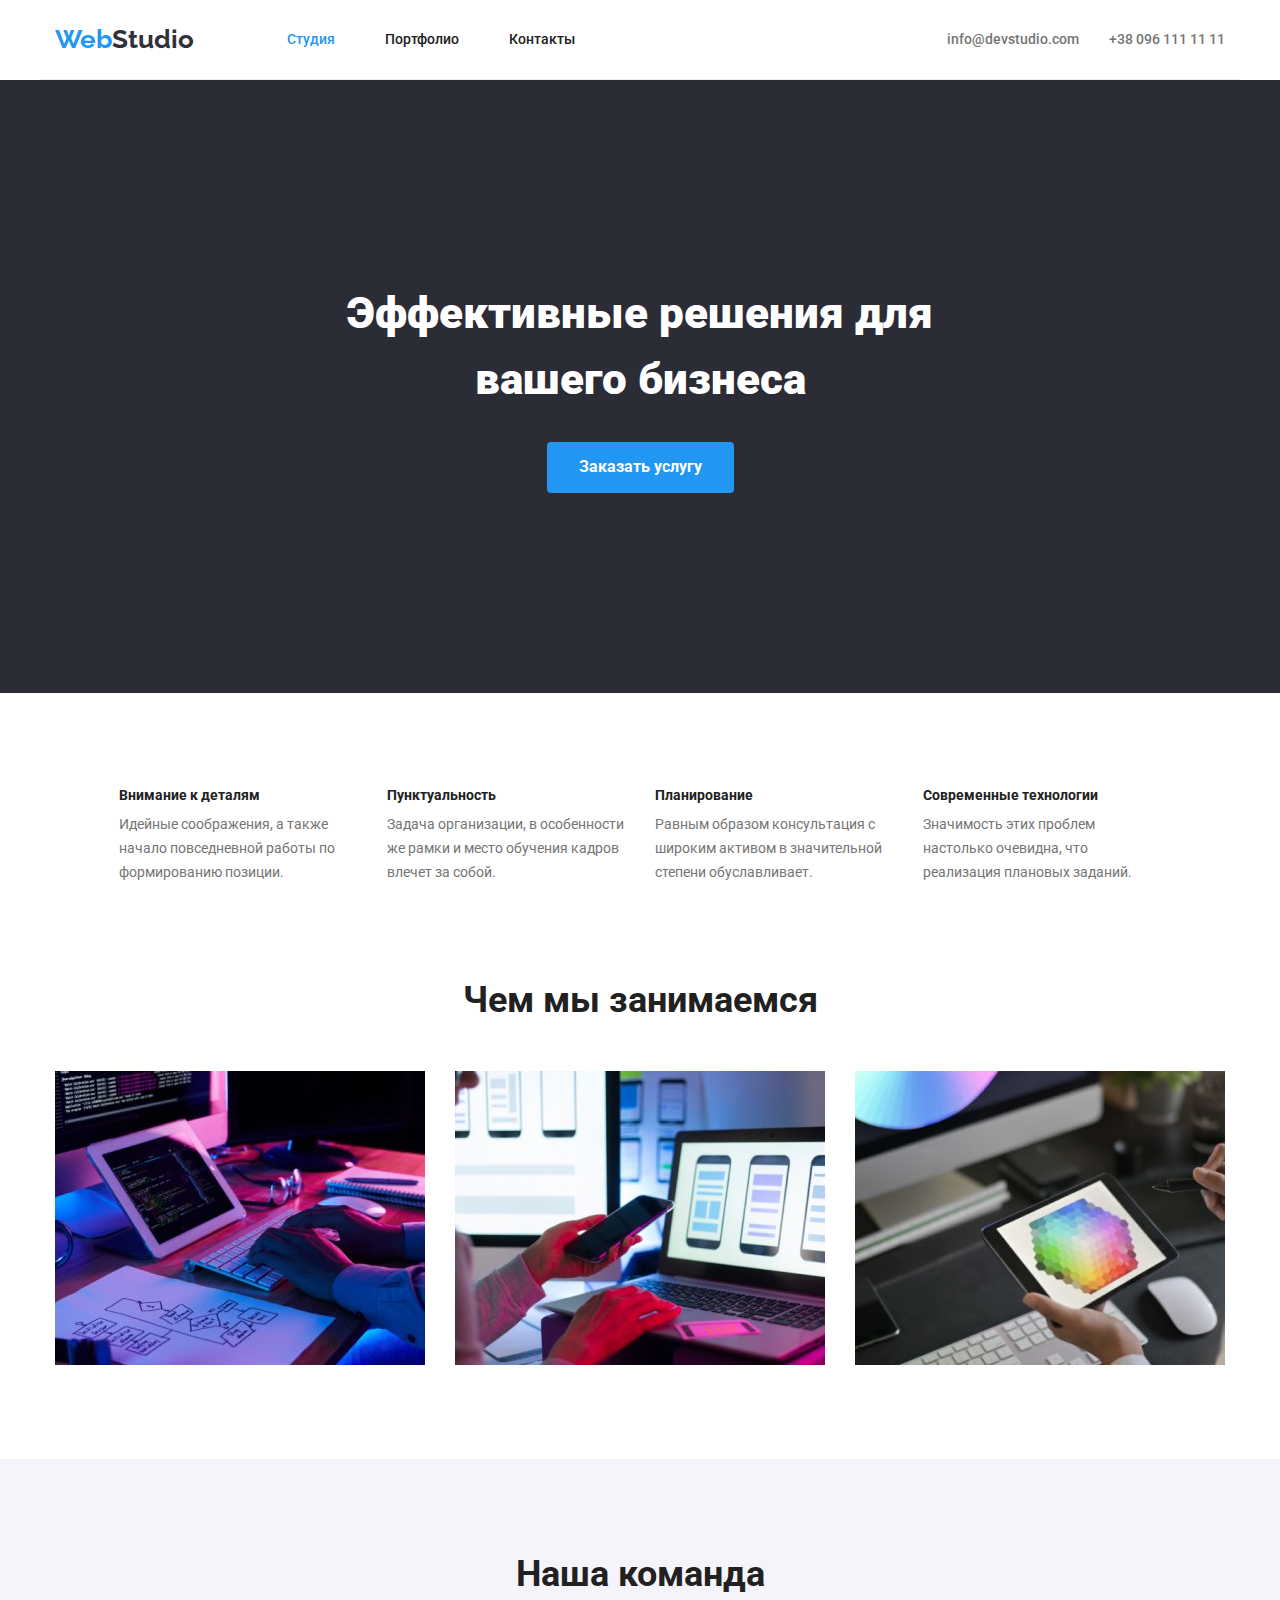
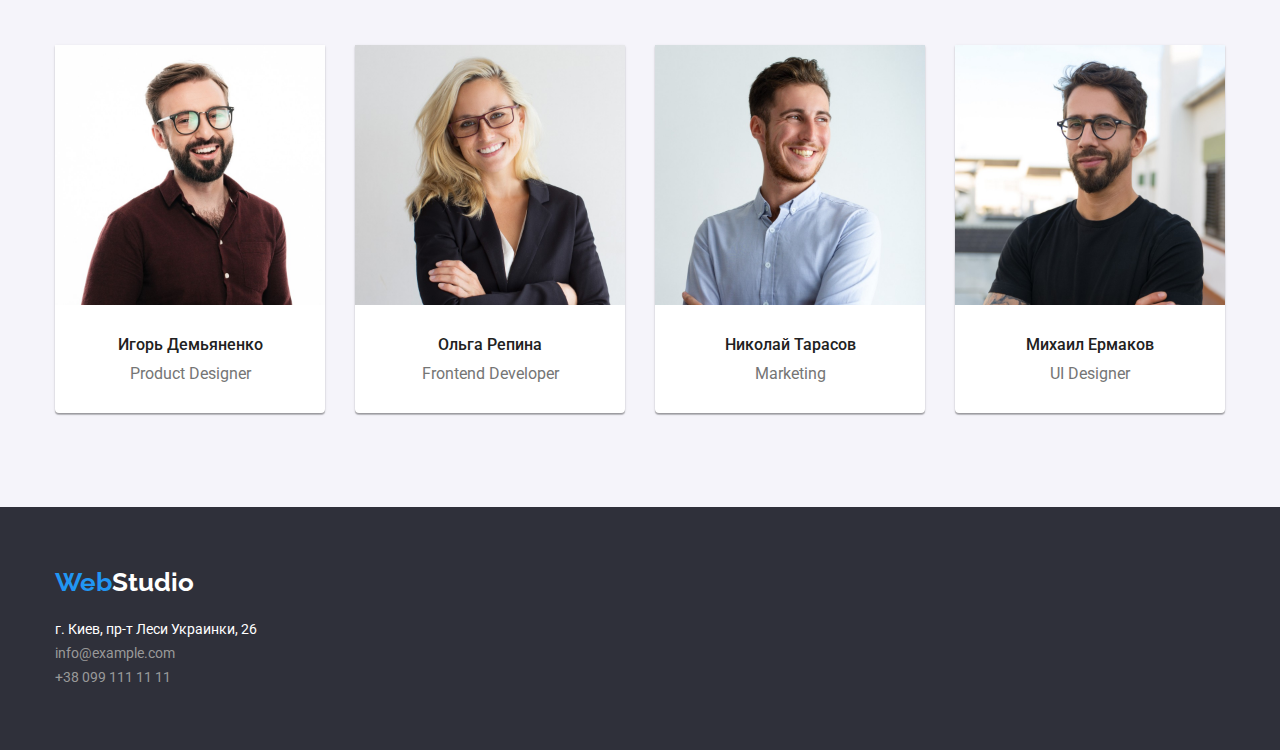
==== commit 5abda31a: "we4f" ====
--- a/index.html
+++ b/index.html
@@ -37,7 +37,7 @@
             </ul>
           </nav>
           <div class="header-con">
-            <a href=" " class="contact1">info@devstudio.com</a
+            <a href=" " class="contact1 contact-pos">info@devstudio.com</a
             ><a href=" " class="contact1">+38 096 111 11 11</a>
           </div>
         </div>
@@ -90,21 +90,21 @@
         <div class="container">
           <h2 class="subject">Чем мы занимаемся</h2>
           <ul class="subject-box center">
-            <li>
+            <li class="subject-img">
               <img
                 src="images/programer.jpg"
                 class="subject-size"
                 alt="close up image programer working his desk office"
               />
             </li>
-            <li>
+            <li class="subject-img">
               <img
                 src="images/interface.jpg"
                 class="subject-size"
                 alt="web ui designers are developing application smartphones team creators is working interface mobile phones"
               />
             </li>
-            <li>
+            <li class="subject-img">
               <img
                 src="images/tablet.jpg"
                 class="subject-size"
@@ -171,17 +171,15 @@
       </section>
     </main>
     <footer>
-      <div class="container">
-        <div class="footer-bot-container">
-          <a href="index.html" class="footer-bot-logo"
-            ><span class="logo3">Web</span><span class="logo4">Studio</span></a
-          >
-          <address class="address">
-            <p>г. Киев, пр-т Леси Украинки, 26</p>
-            <a href=" " class="contact2" lang="eu">info@example.com</a>
-            <a href=" " class="contact2">+38 099 111 11 11</a>
-          </address>
-        </div>
+      <div class="container footer-bot-container">
+        <a href="index.html" class="footer-bot-logo"
+          ><span class="logo3">Web</span><span class="logo4">Studio</span></a
+        >
+        <address class="address">
+          <p>г. Киев, пр-т Леси Украинки, 26</p>
+          <a href=" " class="contact2" lang="eu">info@example.com</a>
+          <a href=" " class="contact2">+38 099 111 11 11</a>
+        </address>
       </div>
     </footer>
   </body>
--- a/css/styles.css
+++ b/css/styles.css
@@ -391,7 +391,7 @@
   display: block;
   border: 1px;
   width: 270px;
-  height: 428px;
+  height: 368px;
   box-shadow: 0px 1px 3px rgba(0, 0, 0, 0.12), 0px 1px 1px rgba(0, 0, 0, 0.14),
     0px 2px 1px rgba(0, 0, 0, 0.2);
   border-radius: 0px 0px 4px 4px;
@@ -562,6 +562,7 @@
 .footer-bot-container {
   display: flex;
   justify-content: flex-start;
+  flex-direction: column;
   padding-top: 60px;
   padding-bottom: 60px;
 }
